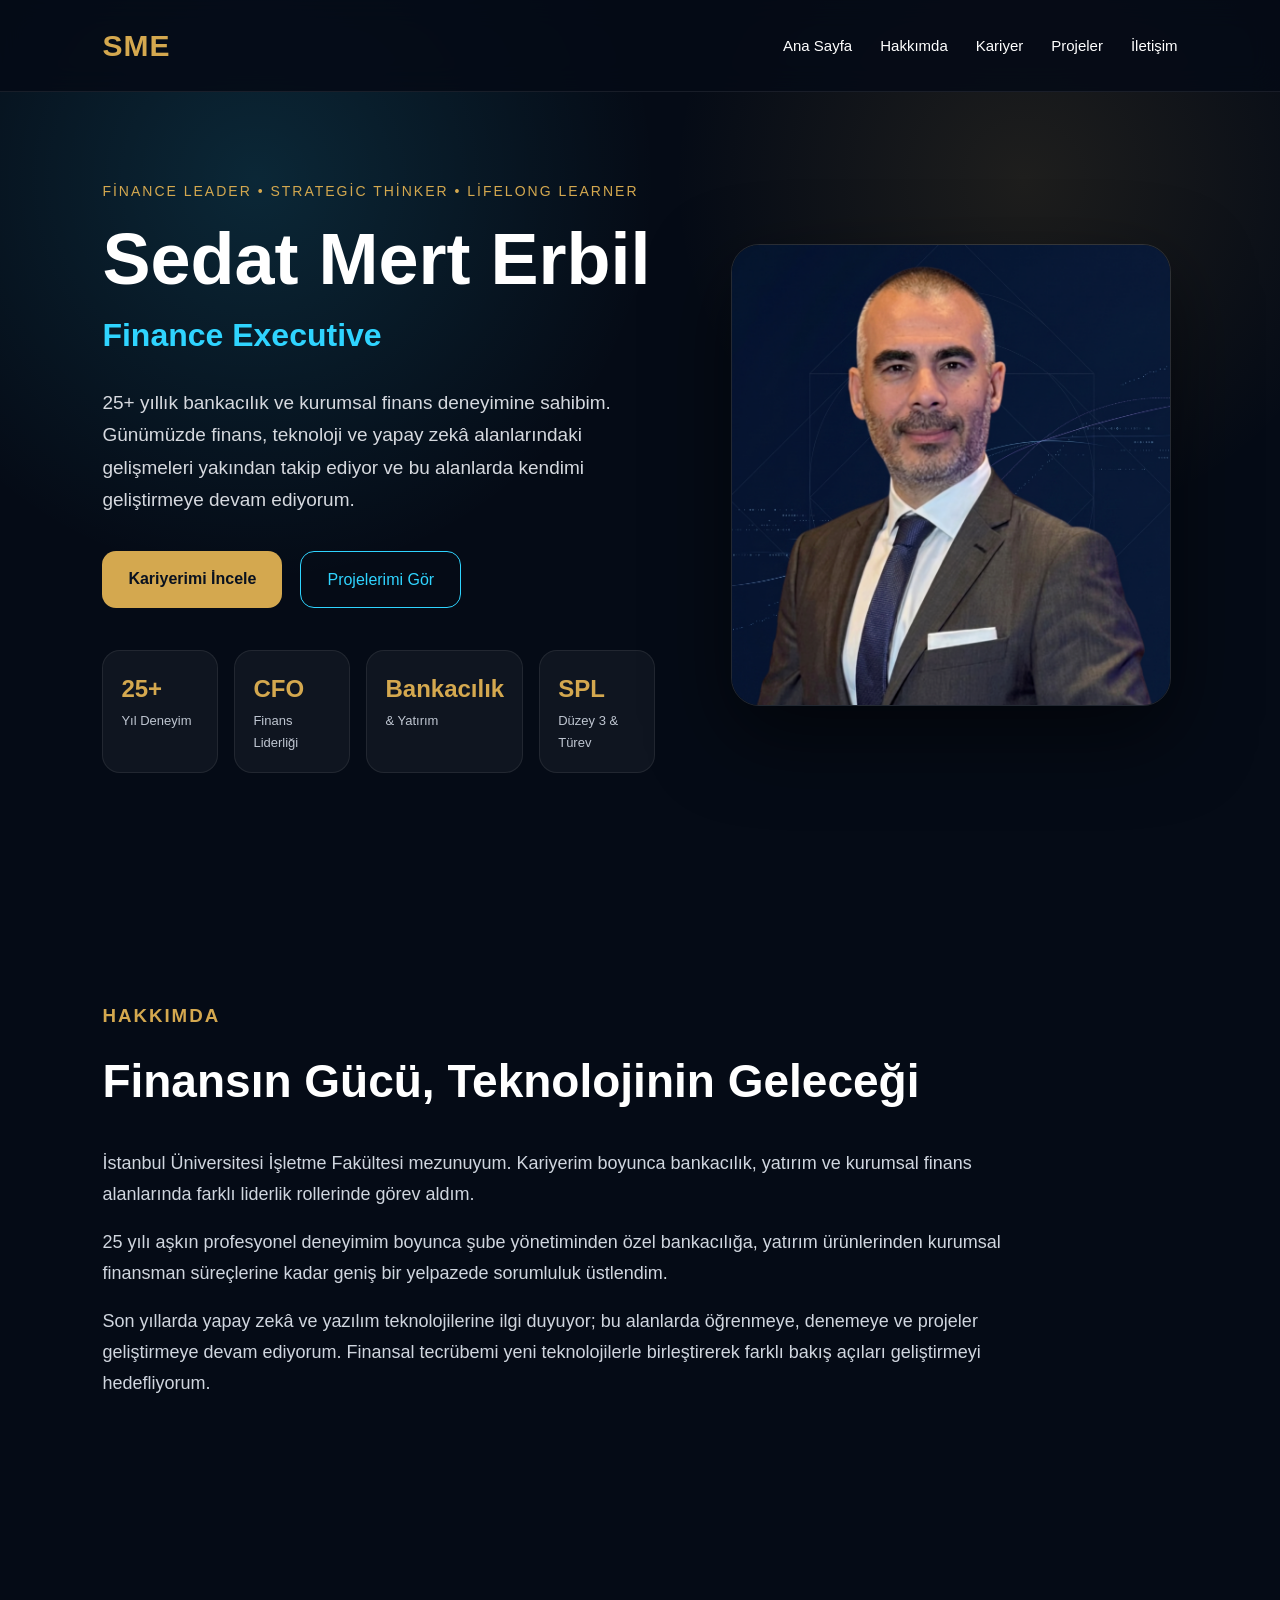
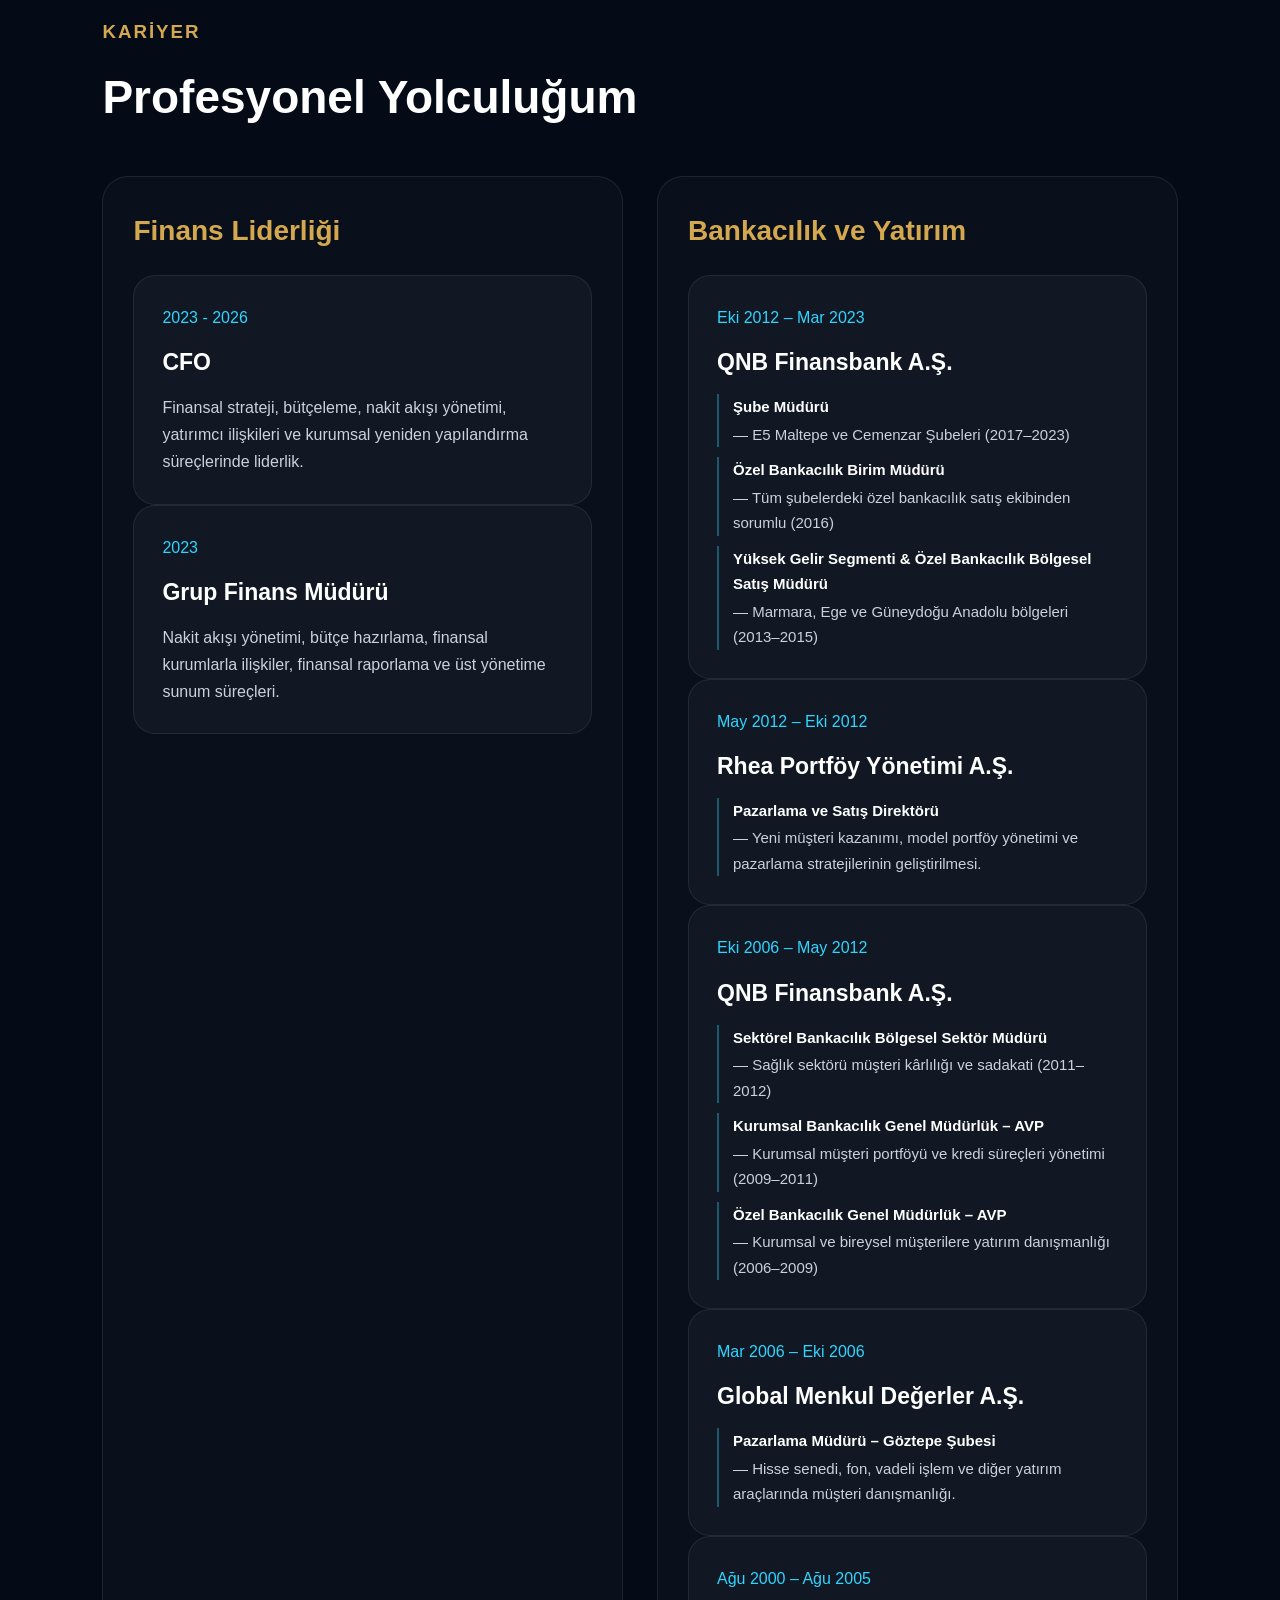
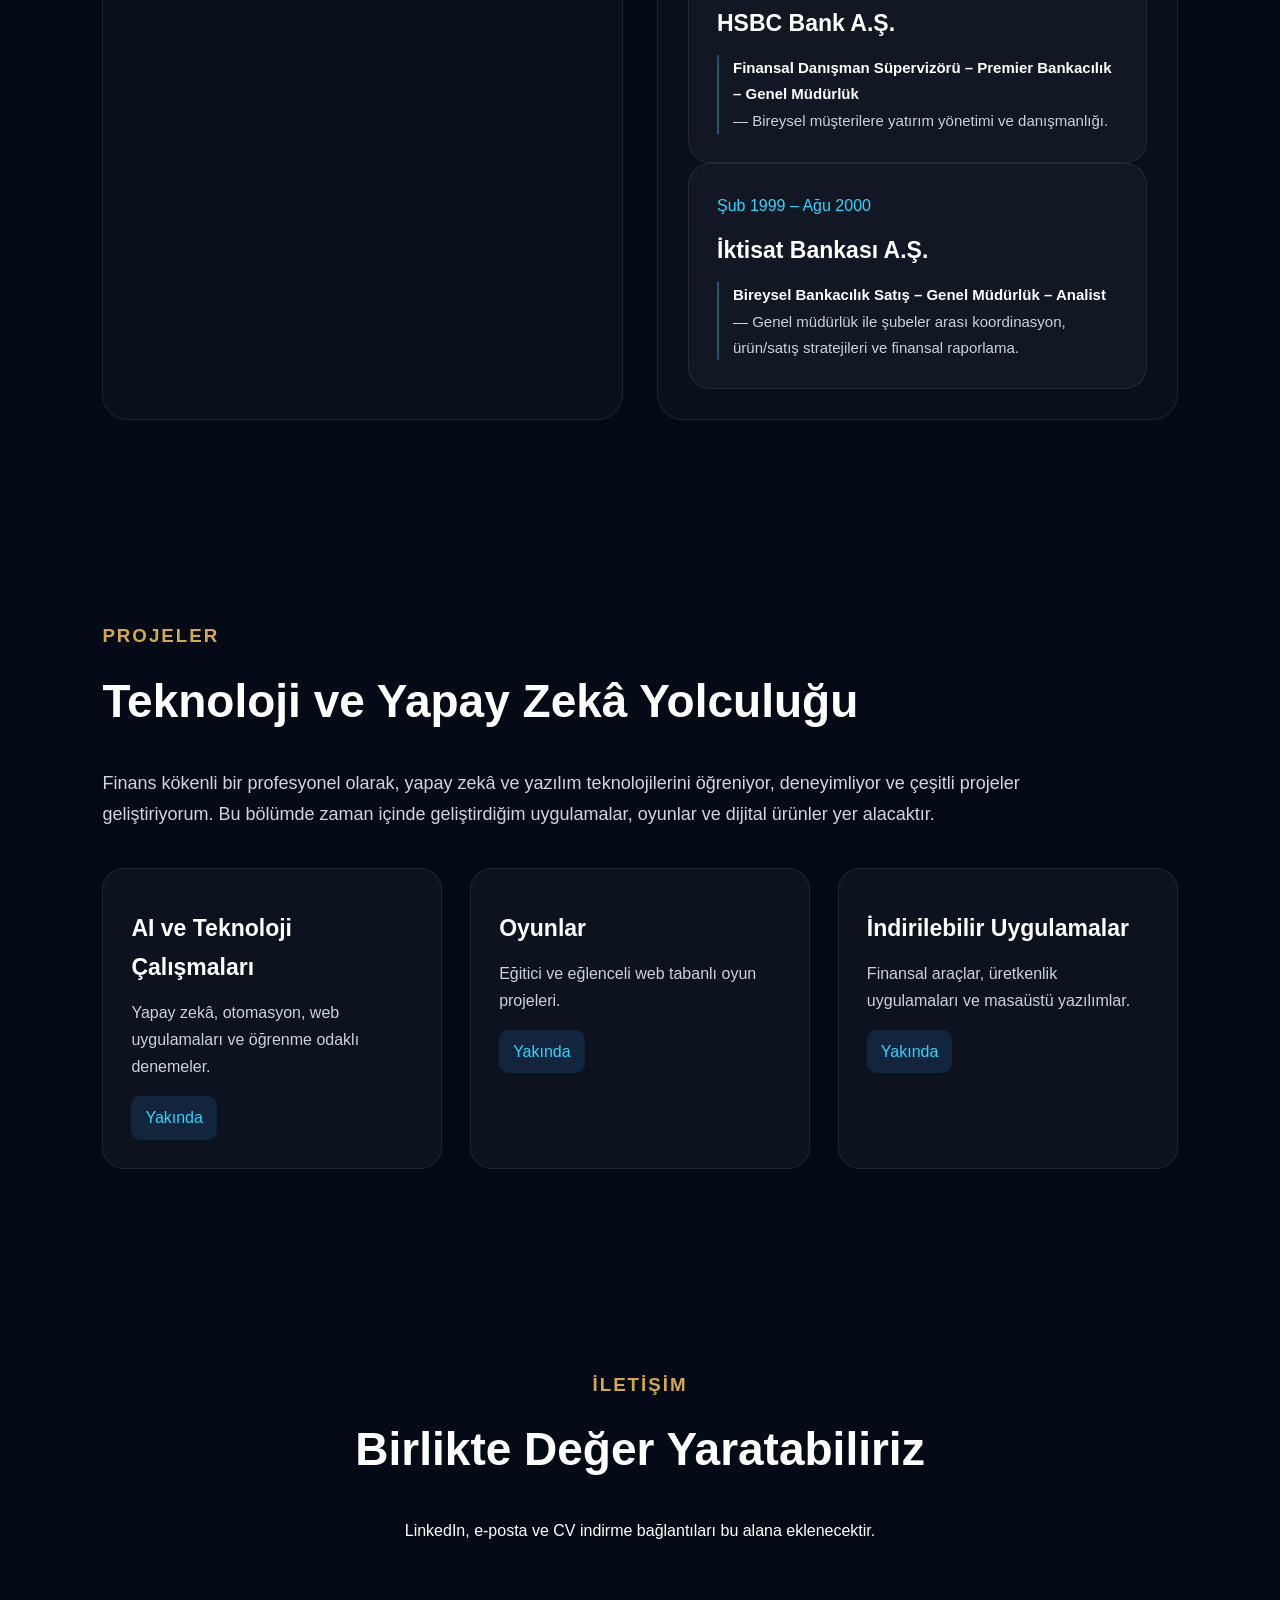
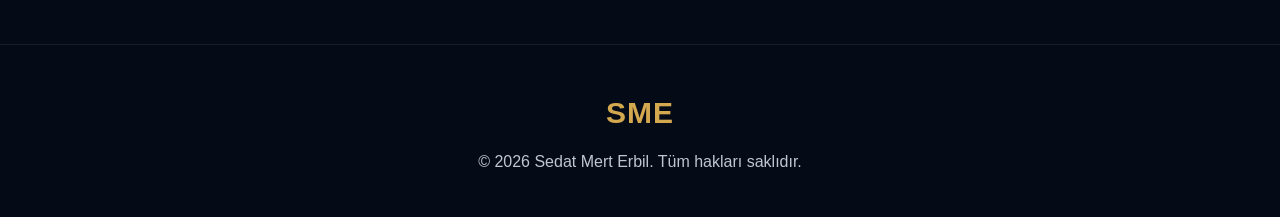
==== index.html @ 5fd73b8b "Kariyer bölümü unvan düzeltmeleri: CFO, Grup Finans Müdürü, Yüksek Gelir Segmenti Co-Authored-By: Cl" ====
<!DOCTYPE html>
<html lang="tr">
<head>
  <meta charset="UTF-8" />
  <meta name="viewport" content="width=device-width, initial-scale=1.0" />
  <title>Sedat Mert Erbil | Finance Executive</title>
  <link rel="stylesheet" href="css/style.css" />
</head>

<body>

<header class="navbar">
  <div class="logo">SME</div>
  <nav>
    <a href="#home">Ana Sayfa</a>
    <a href="#about">Hakkımda</a>
    <a href="#career">Kariyer</a>
    <a href="#projects">Projeler</a>
    <a href="#contact">İletişim</a>
  </nav>
</header>

<section id="home" class="hero">
  <div class="hero-content">
    <span class="tagline">Finance Leader • Strategic Thinker • Lifelong Learner</span>
    <h1>Sedat Mert Erbil</h1>
    <h2>Finance Executive</h2>

    <p>
      25+ yıllık bankacılık ve kurumsal finans deneyimine sahibim.
      Günümüzde finans, teknoloji ve yapay zekâ alanlarındaki gelişmeleri
      yakından takip ediyor ve bu alanlarda kendimi geliştirmeye devam ediyorum.
    </p>

    <div class="buttons">
      <a href="#career" class="btn primary">Kariyerimi İncele</a>
      <a href="#projects" class="btn secondary">Projelerimi Gör</a>
    </div>

    <div class="stats">
      <div><strong>25+</strong><span>Yıl Deneyim</span></div>
      <div><strong>CFO</strong><span>Finans Liderliği</span></div>
      <div><strong>Bankacılık</strong><span>& Yatırım</span></div>
      <div><strong>SPL</strong><span>Düzey 3 & Türev</span></div>
    </div>
  </div>

  <div class="hero-image">
    <img src="images/profile.jpg" alt="Sedat Mert Erbil" class="profile-photo">
  </div>
</section>

<section id="about" class="section about">
  <h3>Hakkımda</h3>
  <h2>Finansın Gücü, Teknolojinin Geleceği</h2>

  <p>
    İstanbul Üniversitesi İşletme Fakültesi mezunuyum. Kariyerim boyunca
    bankacılık, yatırım ve kurumsal finans alanlarında farklı liderlik
    rollerinde görev aldım.
  </p>

  <p>
    25 yılı aşkın profesyonel deneyimim boyunca şube yönetiminden özel
    bankacılığa, yatırım ürünlerinden kurumsal finansman süreçlerine kadar
    geniş bir yelpazede sorumluluk üstlendim.
  </p>

  <p>
    Son yıllarda yapay zekâ ve yazılım teknolojilerine ilgi duyuyor; bu
    alanlarda öğrenmeye, denemeye ve projeler geliştirmeye devam ediyorum.
    Finansal tecrübemi yeni teknolojilerle birleştirerek farklı bakış açıları
    geliştirmeyi hedefliyorum.
  </p>
</section>

<section id="career" class="section">
  <h3>Kariyer</h3>
  <h2>Profesyonel Yolculuğum</h2>

  <div class="career-grid">

    <div class="career-column">
      <h4>Finans Liderliği</h4>

      <div class="card">
        <span>2023 - 2026</span>
        <h4>CFO</h4>
        <p>
          Finansal strateji, bütçeleme, nakit akışı yönetimi, yatırımcı
          ilişkileri ve kurumsal yeniden yapılandırma süreçlerinde liderlik.
        </p>
      </div>

      <div class="card">
        <span>2023</span>
        <h4>Grup Finans Müdürü</h4>
        <p>
          Nakit akışı yönetimi, bütçe hazırlama, finansal kurumlarla ilişkiler,
          finansal raporlama ve üst yönetime sunum süreçleri.
        </p>
      </div>
    </div>

    <div class="career-column">
      <h4>Bankacılık ve Yatırım</h4>

      <div class="card">
        <span>Eki 2012 – Mar 2023</span>
        <h4>QNB Finansbank A.Ş.</h4>
        <ul class="career-list">
          <li><em>Şube Müdürü</em> — E5 Maltepe ve Cemenzar Şubeleri (2017–2023)</li>
          <li><em>Özel Bankacılık Birim Müdürü</em> — Tüm şubelerdeki özel bankacılık satış ekibinden sorumlu (2016)</li>
          <li><em>Yüksek Gelir Segmenti & Özel Bankacılık Bölgesel Satış Müdürü</em> — Marmara, Ege ve Güneydoğu Anadolu bölgeleri (2013–2015)</li>
        </ul>
      </div>

      <div class="card">
        <span>May 2012 – Eki 2012</span>
        <h4>Rhea Portföy Yönetimi A.Ş.</h4>
        <ul class="career-list">
          <li><em>Pazarlama ve Satış Direktörü</em> — Yeni müşteri kazanımı, model portföy yönetimi ve pazarlama stratejilerinin geliştirilmesi.</li>
        </ul>
      </div>

      <div class="card">
        <span>Eki 2006 – May 2012</span>
        <h4>QNB Finansbank A.Ş.</h4>
        <ul class="career-list">
          <li><em>Sektörel Bankacılık Bölgesel Sektör Müdürü</em> — Sağlık sektörü müşteri kârlılığı ve sadakati (2011–2012)</li>
          <li><em>Kurumsal Bankacılık Genel Müdürlük – AVP</em> — Kurumsal müşteri portföyü ve kredi süreçleri yönetimi (2009–2011)</li>
          <li><em>Özel Bankacılık Genel Müdürlük – AVP</em> — Kurumsal ve bireysel müşterilere yatırım danışmanlığı (2006–2009)</li>
        </ul>
      </div>

      <div class="card">
        <span>Mar 2006 – Eki 2006</span>
        <h4>Global Menkul Değerler A.Ş.</h4>
        <ul class="career-list">
          <li><em>Pazarlama Müdürü – Göztepe Şubesi</em> — Hisse senedi, fon, vadeli işlem ve diğer yatırım araçlarında müşteri danışmanlığı.</li>
        </ul>
      </div>

      <div class="card">
        <span>Ağu 2000 – Ağu 2005</span>
        <h4>HSBC Bank A.Ş.</h4>
        <ul class="career-list">
          <li><em>Finansal Danışman Süpervizörü – Premier Bankacılık – Genel Müdürlük</em> — Bireysel müşterilere yatırım yönetimi ve danışmanlığı.</li>
        </ul>
      </div>

      <div class="card">
        <span>Şub 1999 – Ağu 2000</span>
        <h4>İktisat Bankası A.Ş.</h4>
        <ul class="career-list">
          <li><em>Bireysel Bankacılık Satış – Genel Müdürlük – Analist</em> — Genel müdürlük ile şubeler arası koordinasyon, ürün/satış stratejileri ve finansal raporlama.</li>
        </ul>
      </div>
    </div>

  </div>
</section>

<section id="projects" class="section">
  <h3>Projeler</h3>
  <h2>Teknoloji ve Yapay Zekâ Yolculuğu</h2>

  <p class="section-intro">
    Finans kökenli bir profesyonel olarak, yapay zekâ ve yazılım teknolojilerini
    öğreniyor, deneyimliyor ve çeşitli projeler geliştiriyorum. Bu bölümde zaman
    içinde geliştirdiğim uygulamalar, oyunlar ve dijital ürünler yer alacaktır.
  </p>

  <div class="cards">
    <div class="card">
      <h4>AI ve Teknoloji Çalışmaları</h4>
      <p>Yapay zekâ, otomasyon, web uygulamaları ve öğrenme odaklı denemeler.</p>
      <span class="soon">Yakında</span>
    </div>

    <div class="card">
      <h4>Oyunlar</h4>
      <p>Eğitici ve eğlenceli web tabanlı oyun projeleri.</p>
      <span class="soon">Yakında</span>
    </div>

    <div class="card">
      <h4>İndirilebilir Uygulamalar</h4>
      <p>Finansal araçlar, üretkenlik uygulamaları ve masaüstü yazılımlar.</p>
      <span class="soon">Yakında</span>
    </div>
  </div>
</section>

<section id="contact" class="section contact">
  <h3>İletişim</h3>
  <h2>Birlikte Değer Yaratabiliriz</h2>

  <p>
    LinkedIn, e-posta ve CV indirme bağlantıları bu alana eklenecektir.
  </p>
</section>

<footer>
  <div class="logo">SME</div>
  <p>© 2026 Sedat Mert Erbil. Tüm hakları saklıdır.</p>
</footer>

</body>
</html>
---- css/style.css ----
*{
    margin:0;
    padding:0;
    box-sizing:border-box;
}

html{
    scroll-behavior:smooth;
}

body{
    font-family:-apple-system,BlinkMacSystemFont,"Segoe UI",sans-serif;
    background:#050b16;
    color:#ffffff;
    line-height:1.7;
}

.navbar{
    position:fixed;
    top:0;
    width:100%;
    z-index:1000;
    display:flex;
    justify-content:space-between;
    align-items:center;
    padding:20px 8%;
    background:rgba(5,11,22,.88);
    backdrop-filter:blur(14px);
    border-bottom:1px solid rgba(255,255,255,.08);
}

.logo{
    color:#d4a84f;
    font-size:30px;
    font-weight:800;
    letter-spacing:1px;
}

.navbar nav{
    display:flex;
    gap:28px;
}

.navbar a{
    color:#ffffff;
    text-decoration:none;
    font-size:15px;
}

.navbar a:hover{
    color:#2fd4ff;
}

.hero{
    min-height:100vh;
    display:grid;
    grid-template-columns:1.1fr .9fr;
    align-items:center;
    gap:70px;
    padding:130px 8% 80px;
    background:
        radial-gradient(circle at 20% 20%, rgba(47,212,255,.14), transparent 32%),
        radial-gradient(circle at 80% 20%, rgba(212,168,79,.12), transparent 28%),
        #050b16;
}

.tagline{
    color:#d4a84f;
    letter-spacing:2px;
    text-transform:uppercase;
    font-size:14px;
}

.hero h1{
    font-size:72px;
    line-height:1.05;
    margin:18px 0 10px;
}

.hero h2{
    font-size:32px;
    color:#2fd4ff;
    margin-bottom:25px;
}

.hero p{
    max-width:680px;
    font-size:19px;
    color:#d6d9df;
}

.buttons{
    margin-top:35px;
    display:flex;
    gap:18px;
    flex-wrap:wrap;
}

.btn{
    padding:14px 26px;
    border-radius:14px;
    text-decoration:none;
    transition:.3s;
}

.primary{
    background:#d4a84f;
    color:#09111f;
    font-weight:700;
}

.secondary{
    border:1px solid #2fd4ff;
    color:#2fd4ff;
}

.btn:hover{
    transform:translateY(-3px);
}

.stats{
    margin-top:42px;
    display:grid;
    grid-template-columns:repeat(4,1fr);
    gap:16px;
}

.stats div{
    background:rgba(255,255,255,.045);
    border:1px solid rgba(255,255,255,.08);
    border-radius:18px;
    padding:18px;
}

.stats strong{
    display:block;
    color:#d4a84f;
    font-size:24px;
}

.stats span{
    display:block;
    color:#bfc6d1;
    font-size:13px;
}

.hero-image{
    display:flex;
    justify-content:center;
}

.profile-photo{
    width:100%;
    max-width:440px;
    border-radius:28px;
    box-shadow:0 30px 80px rgba(0,0,0,.55);
    border:1px solid rgba(255,255,255,.12);
}

.section{
    padding:100px 8%;
}

.section h3{
    color:#d4a84f;
    text-transform:uppercase;
    letter-spacing:2px;
    margin-bottom:10px;
}

.section h2{
    font-size:46px;
    margin-bottom:28px;
}

.about p,
.section-intro{
    max-width:950px;
    margin-bottom:18px;
    color:#d0d6df;
    font-size:18px;
}

.cards{
    display:grid;
    grid-template-columns:repeat(auto-fit,minmax(280px,1fr));
    gap:28px;
    margin-top:38px;
}

.card{
    background:rgba(255,255,255,.035);
    border:1px solid rgba(255,255,255,.08);
    padding:28px;
    border-radius:22px;
    transition:.3s;
}

.card:hover{
    transform:translateY(-7px);
    border-color:#2fd4ff;
    background:rgba(255,255,255,.055);
}

.card h4{
    font-size:23px;
    margin:12px 0;
}

.card p{
    color:#cbd2dc;
}

.card span{
    color:#2fd4ff;
}

.career-grid{
    display:grid;
    grid-template-columns:repeat(2,1fr);
    gap:34px;
    margin-top:40px;
}

.career-column{
    background:rgba(255,255,255,.025);
    border:1px solid rgba(255,255,255,.08);
    border-radius:26px;
    padding:30px;
}

.career-column > h4{
    color:#d4a84f;
    font-size:28px;
    margin-bottom:20px;
}

.career-list{
    list-style:none;
    margin-top:10px;
    display:flex;
    flex-direction:column;
    gap:10px;
}

.career-list li{
    color:#cbd2dc;
    font-size:15px;
    padding-left:14px;
    border-left:2px solid rgba(47,212,255,.35);
}

.career-list em{
    color:#ffffff;
    font-style:normal;
    font-weight:600;
    display:block;
    margin-bottom:2px;
}

.soon{
    display:inline-block;
    margin-top:16px;
    background:#12253d;
    padding:8px 14px;
    border-radius:10px;
}

.contact{
    text-align:center;
}

footer{
    border-top:1px solid rgba(255,255,255,.08);
    text-align:center;
    padding:42px;
    color:#bfc6d1;
}

footer .logo{
    margin-bottom:10px;
}

@media(max-width:1000px){
    .hero{
        grid-template-columns:1fr;
        text-align:center;
    }

    .hero-content{
        order:2;
    }

    .hero-image{
        order:1;
    }

    .stats{
        grid-template-columns:repeat(2,1fr);
    }

    .career-grid{
        grid-template-columns:1fr;
    }

    .buttons{
        justify-content:center;
    }
}

@media(max-width:700px){
    .navbar{
        position:relative;
        flex-direction:column;
        gap:14px;
    }

    .navbar nav{
        flex-wrap:wrap;
        justify-content:center;
        gap:16px;
    }

    .hero{
        padding:60px 7%;
    }

    .hero h1{
        font-size:46px;
    }

    .hero h2{
        font-size:26px;
    }

    .stats{
        grid-template-columns:1fr;
    }

    .section h2{
        font-size:34px;
    }
}
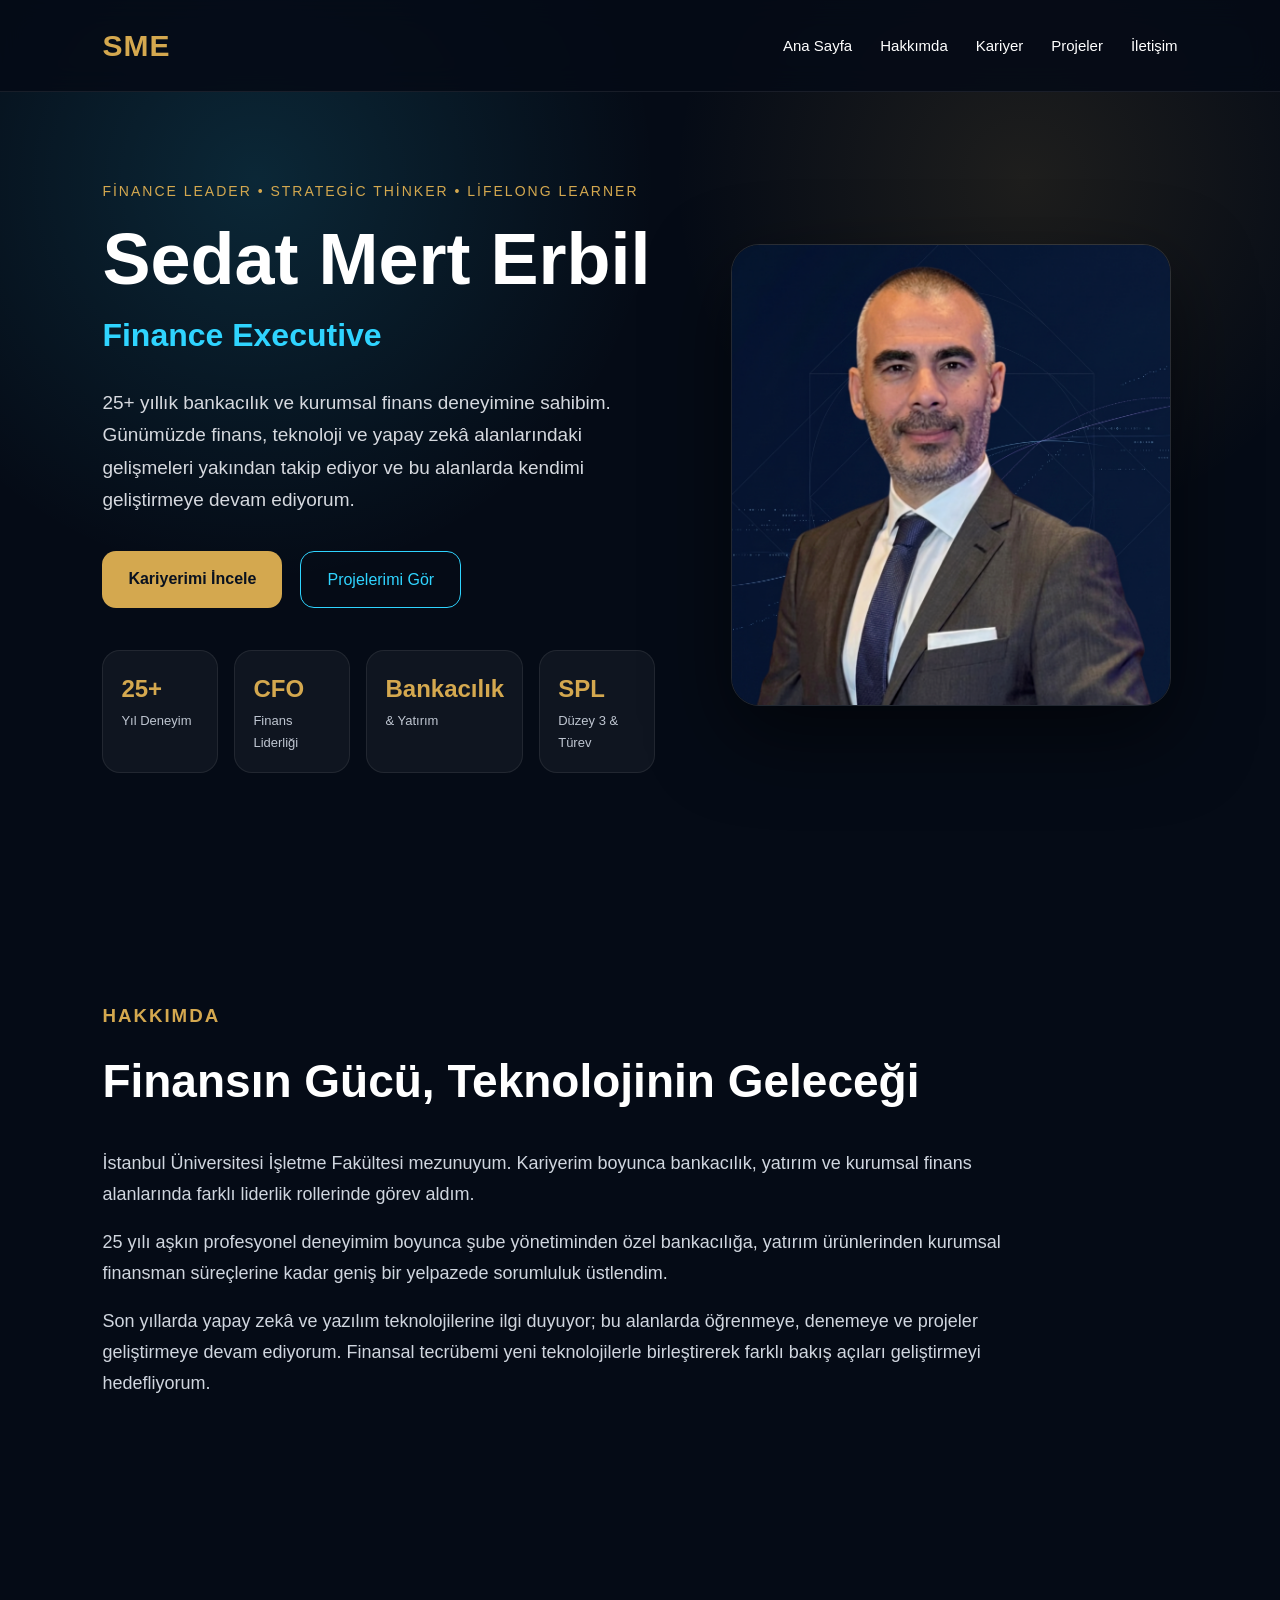
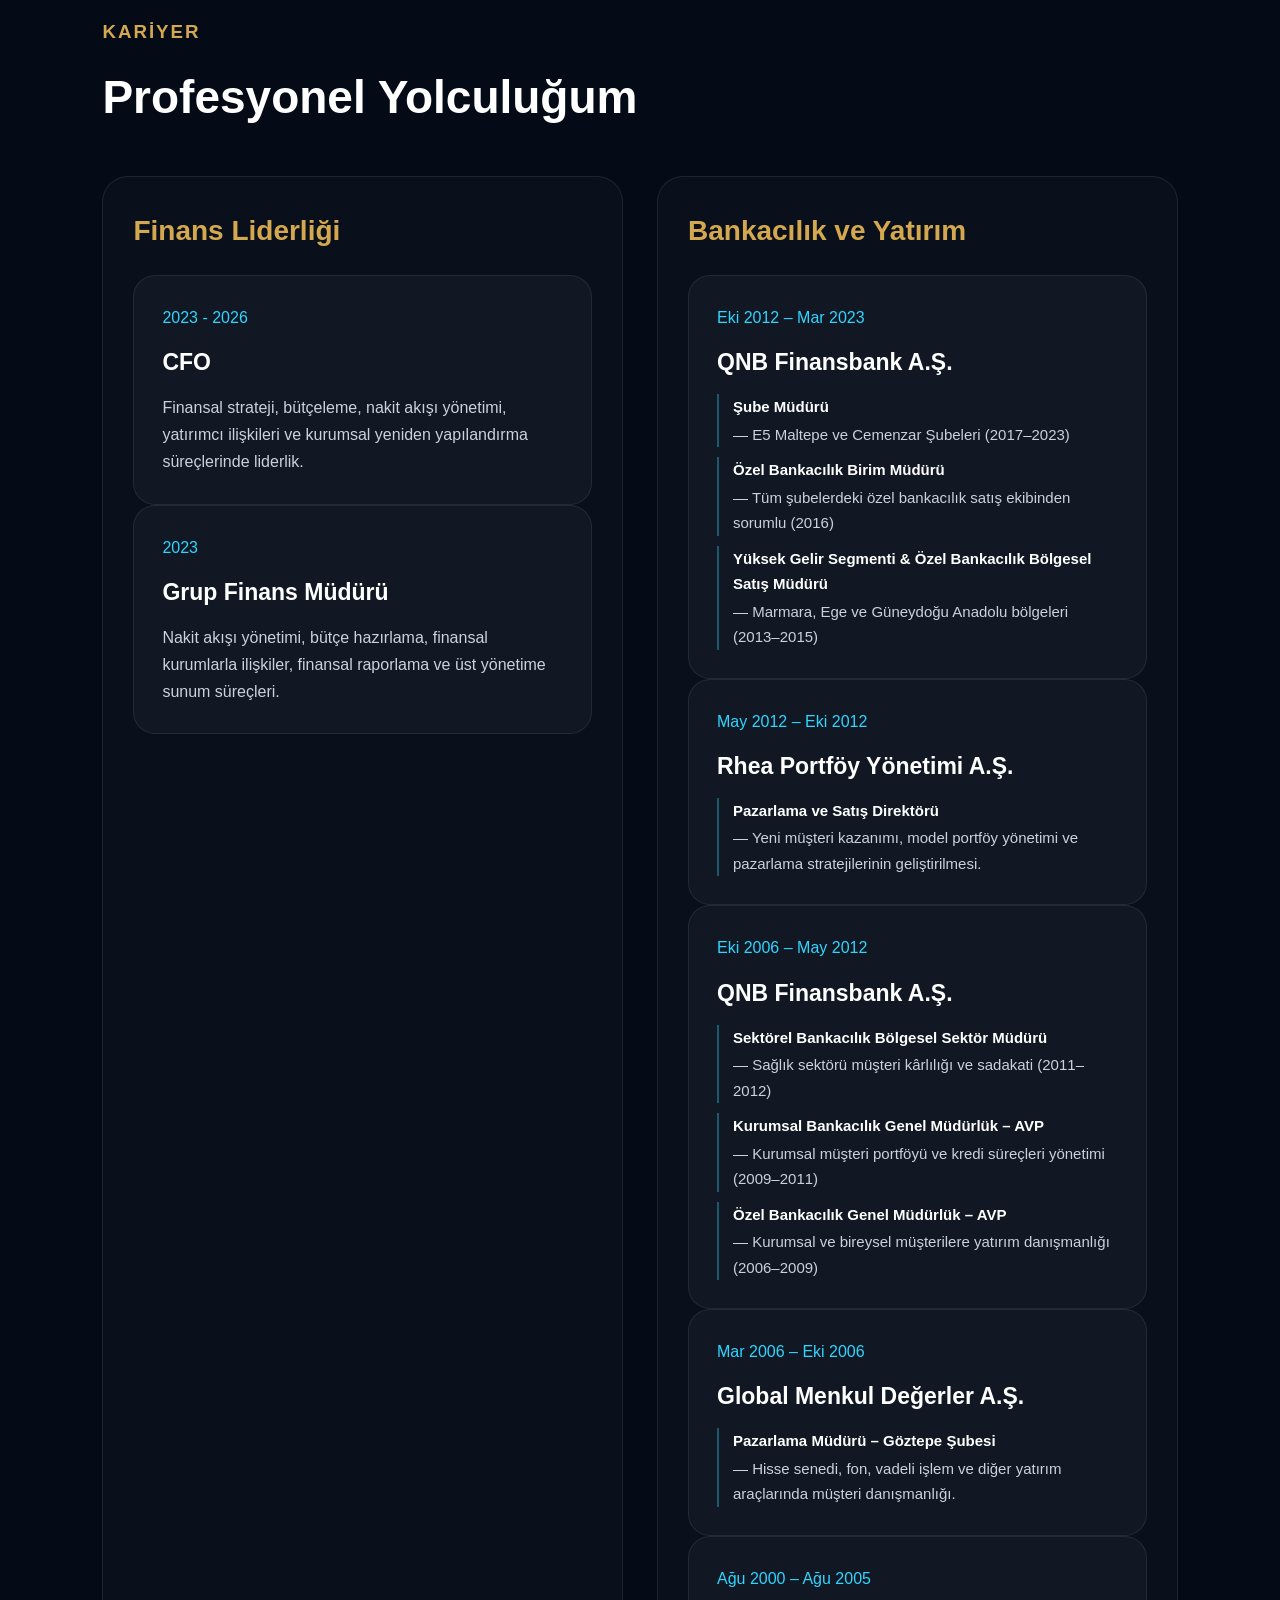
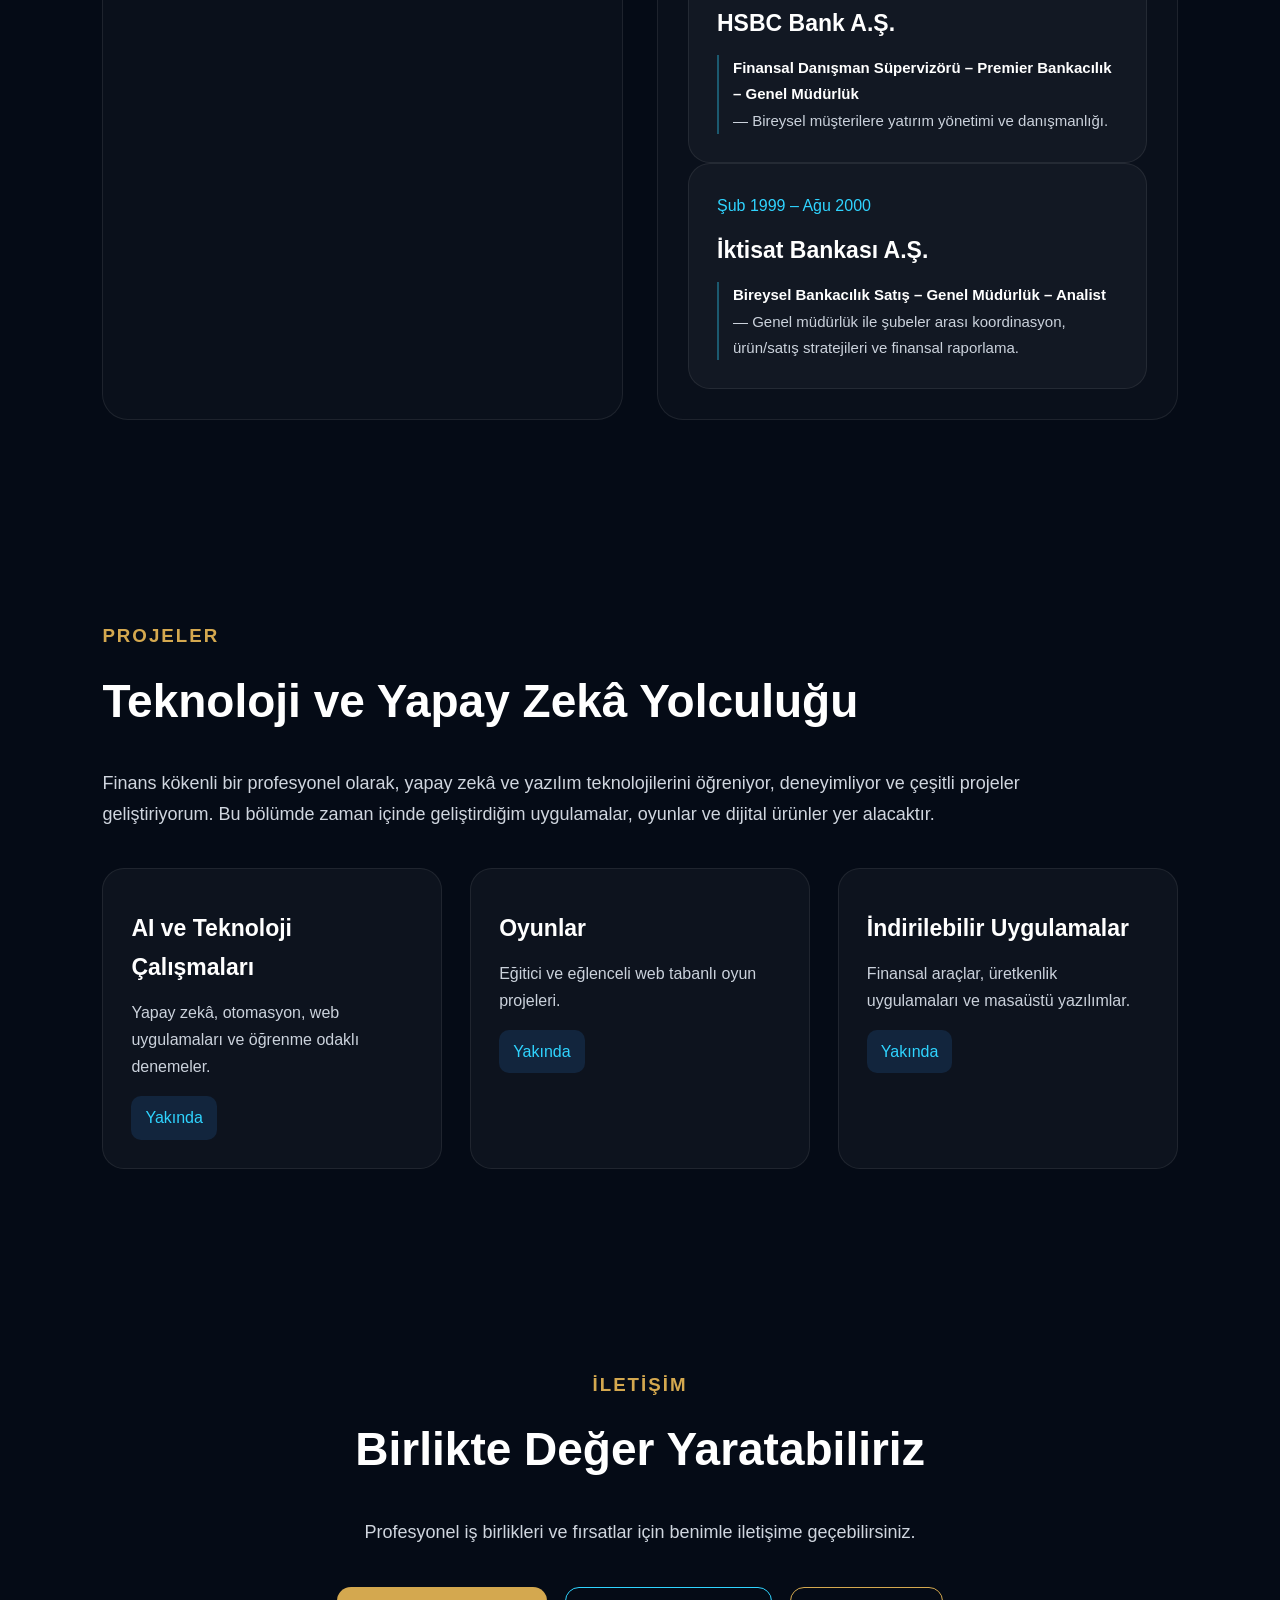
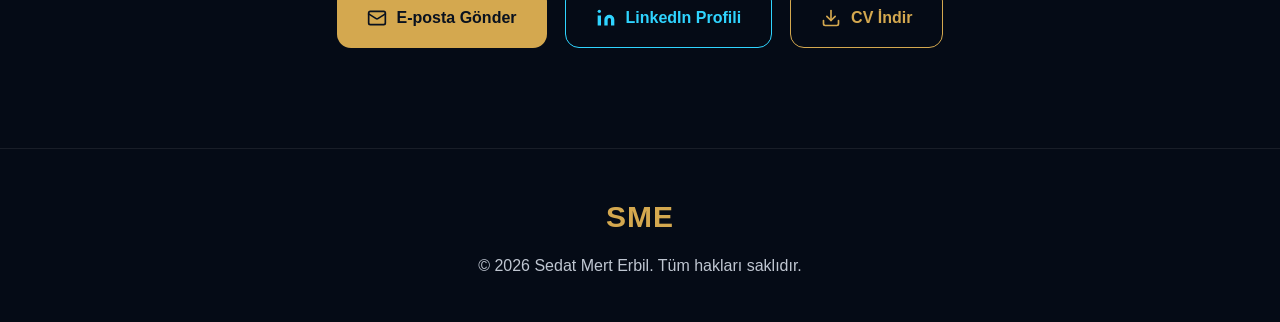
==== commit 358b6e6c: "İletişim bölümü eklendi: e-posta, LinkedIn ve CV indirme butonu Co-Authored-By: Claude Sonnet 4.6 <n" ====
--- a/index.html
+++ b/index.html
@@ -196,9 +196,22 @@
   <h3>İletişim</h3>
   <h2>Birlikte Değer Yaratabiliriz</h2>
 
-  <p>
-    LinkedIn, e-posta ve CV indirme bağlantıları bu alana eklenecektir.
-  </p>
+  <p class="contact-desc">Profesyonel iş birlikleri ve fırsatlar için benimle iletişime geçebilirsiniz.</p>
+
+  <div class="contact-buttons">
+    <a href="mailto:merterbil@yahoo.com" class="btn primary contact-btn">
+      <svg xmlns="http://www.w3.org/2000/svg" width="20" height="20" viewBox="0 0 24 24" fill="none" stroke="currentColor" stroke-width="2" stroke-linecap="round" stroke-linejoin="round"><rect width="20" height="16" x="2" y="4" rx="2"/><path d="m22 7-8.97 5.7a1.94 1.94 0 0 1-2.06 0L2 7"/></svg>
+      E-posta Gönder
+    </a>
+    <a href="https://www.linkedin.com/in/sedat-mert-erbil-89542358/" target="_blank" rel="noopener" class="btn secondary contact-btn">
+      <svg xmlns="http://www.w3.org/2000/svg" width="20" height="20" viewBox="0 0 24 24" fill="currentColor"><path d="M16 8a6 6 0 0 1 6 6v7h-4v-7a2 2 0 0 0-2-2 2 2 0 0 0-2 2v7h-4v-7a6 6 0 0 1 6-6z"/><rect width="4" height="12" x="2" y="9"/><circle cx="4" cy="4" r="2"/></svg>
+      LinkedIn Profili
+    </a>
+    <a href="files/sedat-mert-erbil-cv.pdf" download class="btn cv-btn contact-btn">
+      <svg xmlns="http://www.w3.org/2000/svg" width="20" height="20" viewBox="0 0 24 24" fill="none" stroke="currentColor" stroke-width="2" stroke-linecap="round" stroke-linejoin="round"><path d="M21 15v4a2 2 0 0 1-2 2H5a2 2 0 0 1-2-2v-4"/><polyline points="7 10 12 15 17 10"/><line x1="12" x2="12" y1="15" y2="3"/></svg>
+      CV İndir
+    </a>
+  </div>
 </section>
 
 <footer>
--- a/css/style.css
+++ b/css/style.css
@@ -270,6 +270,41 @@
     text-align:center;
 }
 
+.contact-desc{
+    color:#d0d6df;
+    font-size:18px;
+    margin-bottom:40px;
+}
+
+.contact-buttons{
+    display:flex;
+    justify-content:center;
+    flex-wrap:wrap;
+    gap:18px;
+}
+
+.contact-btn{
+    display:inline-flex;
+    align-items:center;
+    gap:10px;
+    font-size:16px;
+    font-weight:600;
+    padding:16px 30px;
+}
+
+.cv-btn{
+    border:1px solid #d4a84f;
+    color:#d4a84f;
+    border-radius:14px;
+    text-decoration:none;
+    transition:.3s;
+}
+
+.cv-btn:hover{
+    background:rgba(212,168,79,.12);
+    transform:translateY(-3px);
+}
+
 footer{
     border-top:1px solid rgba(255,255,255,.08);
     text-align:center;
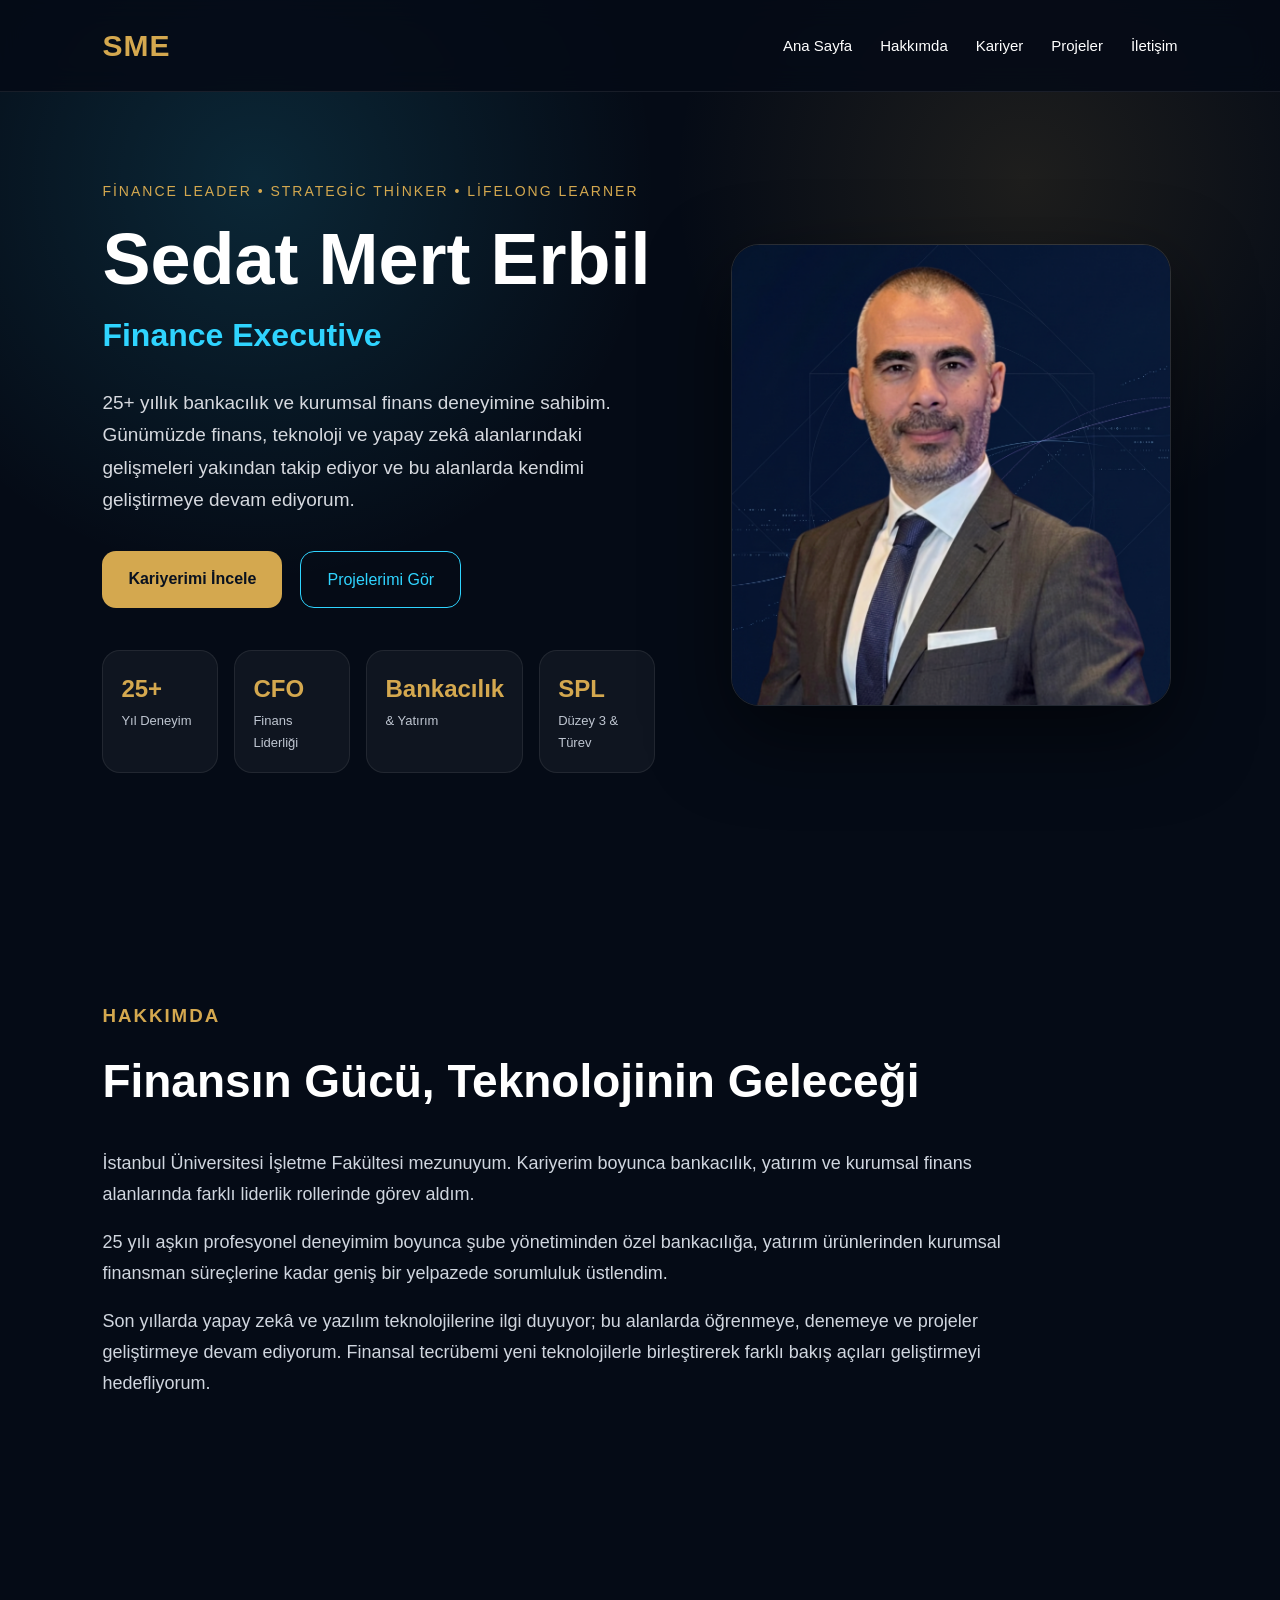
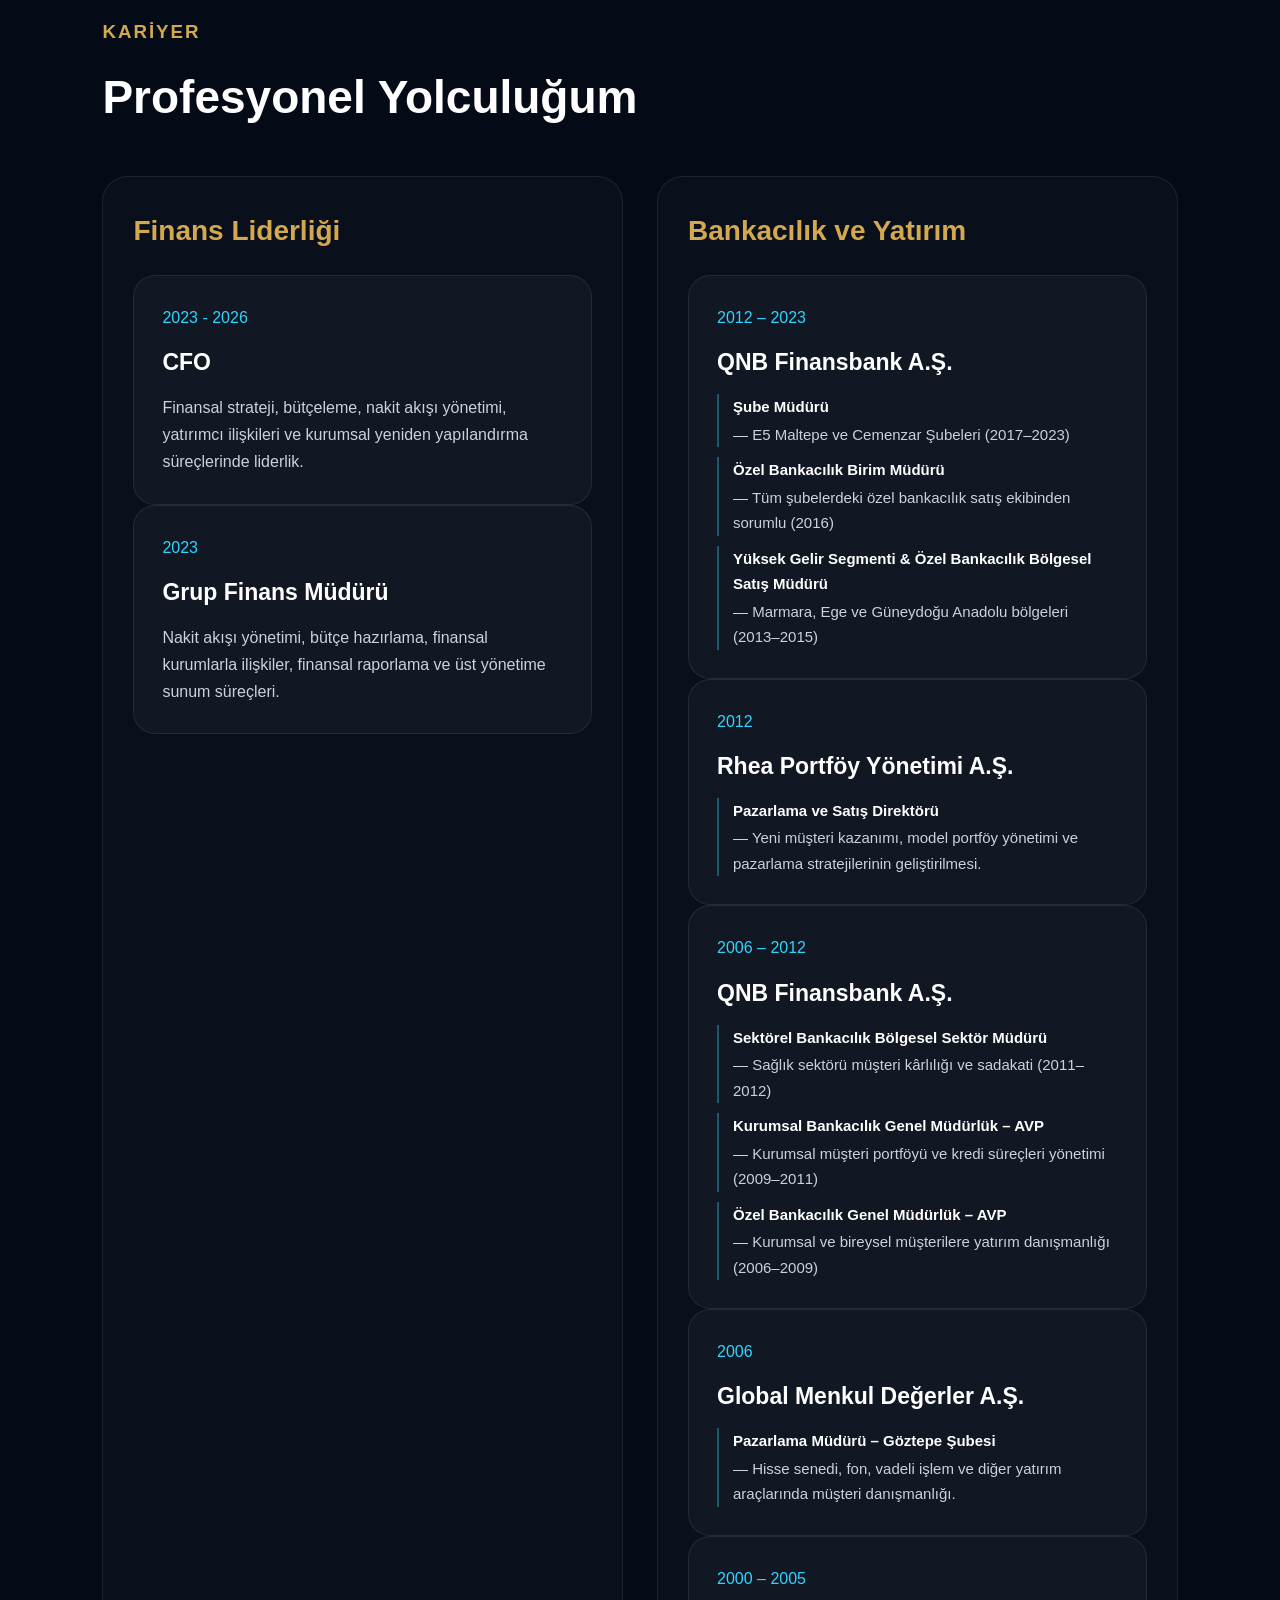
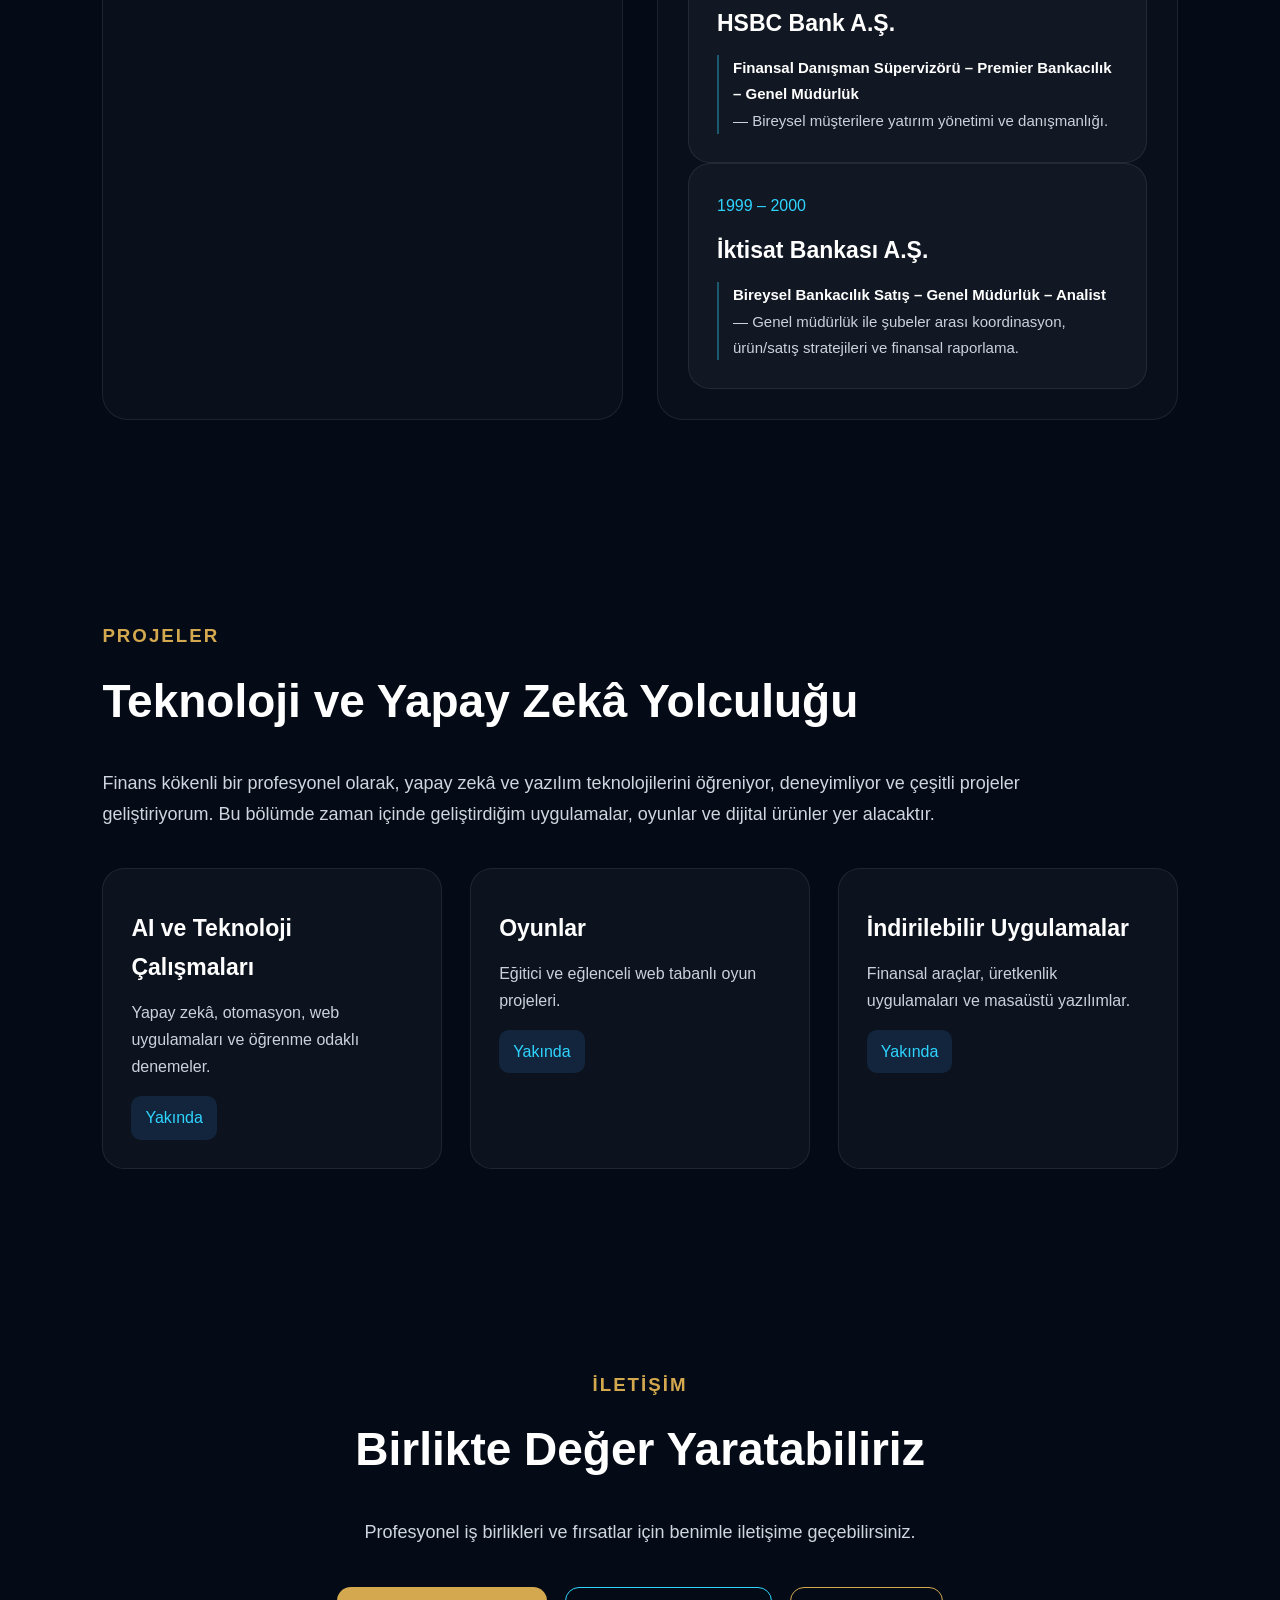
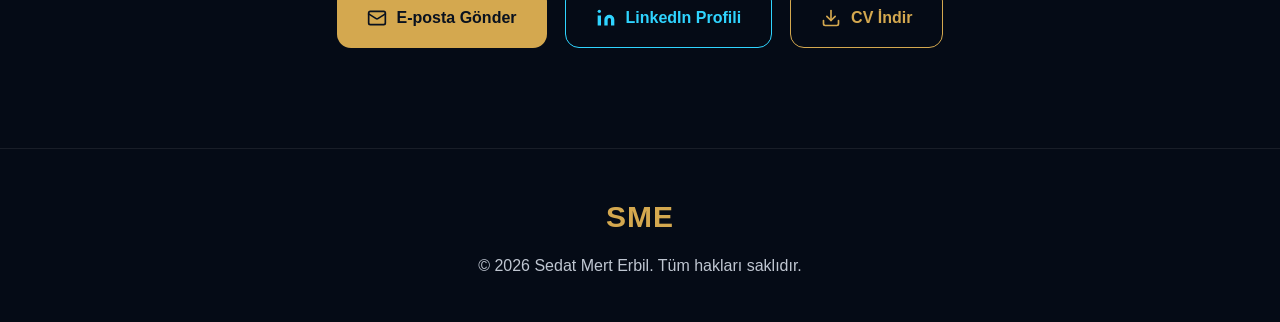
==== commit db6a2f06: "Kariyer tarihlerinde sadece yıllar gösterilecek şekilde güncellendi Co-Authored-By: Claude Sonnet 4." ====
--- a/index.html
+++ b/index.html
@@ -106,7 +106,7 @@
       <h4>Bankacılık ve Yatırım</h4>
 
       <div class="card">
-        <span>Eki 2012 – Mar 2023</span>
+        <span>2012 – 2023</span>
         <h4>QNB Finansbank A.Ş.</h4>
         <ul class="career-list">
           <li><em>Şube Müdürü</em> — E5 Maltepe ve Cemenzar Şubeleri (2017–2023)</li>
@@ -116,7 +116,7 @@
       </div>
 
       <div class="card">
-        <span>May 2012 – Eki 2012</span>
+        <span>2012</span>
         <h4>Rhea Portföy Yönetimi A.Ş.</h4>
         <ul class="career-list">
           <li><em>Pazarlama ve Satış Direktörü</em> — Yeni müşteri kazanımı, model portföy yönetimi ve pazarlama stratejilerinin geliştirilmesi.</li>
@@ -124,7 +124,7 @@
       </div>
 
       <div class="card">
-        <span>Eki 2006 – May 2012</span>
+        <span>2006 – 2012</span>
         <h4>QNB Finansbank A.Ş.</h4>
         <ul class="career-list">
           <li><em>Sektörel Bankacılık Bölgesel Sektör Müdürü</em> — Sağlık sektörü müşteri kârlılığı ve sadakati (2011–2012)</li>
@@ -134,7 +134,7 @@
       </div>
 
       <div class="card">
-        <span>Mar 2006 – Eki 2006</span>
+        <span>2006</span>
         <h4>Global Menkul Değerler A.Ş.</h4>
         <ul class="career-list">
           <li><em>Pazarlama Müdürü – Göztepe Şubesi</em> — Hisse senedi, fon, vadeli işlem ve diğer yatırım araçlarında müşteri danışmanlığı.</li>
@@ -142,7 +142,7 @@
       </div>
 
       <div class="card">
-        <span>Ağu 2000 – Ağu 2005</span>
+        <span>2000 – 2005</span>
         <h4>HSBC Bank A.Ş.</h4>
         <ul class="career-list">
           <li><em>Finansal Danışman Süpervizörü – Premier Bankacılık – Genel Müdürlük</em> — Bireysel müşterilere yatırım yönetimi ve danışmanlığı.</li>
@@ -150,7 +150,7 @@
       </div>
 
       <div class="card">
-        <span>Şub 1999 – Ağu 2000</span>
+        <span>1999 – 2000</span>
         <h4>İktisat Bankası A.Ş.</h4>
         <ul class="career-list">
           <li><em>Bireysel Bankacılık Satış – Genel Müdürlük – Analist</em> — Genel müdürlük ile şubeler arası koordinasyon, ürün/satış stratejileri ve finansal raporlama.</li>
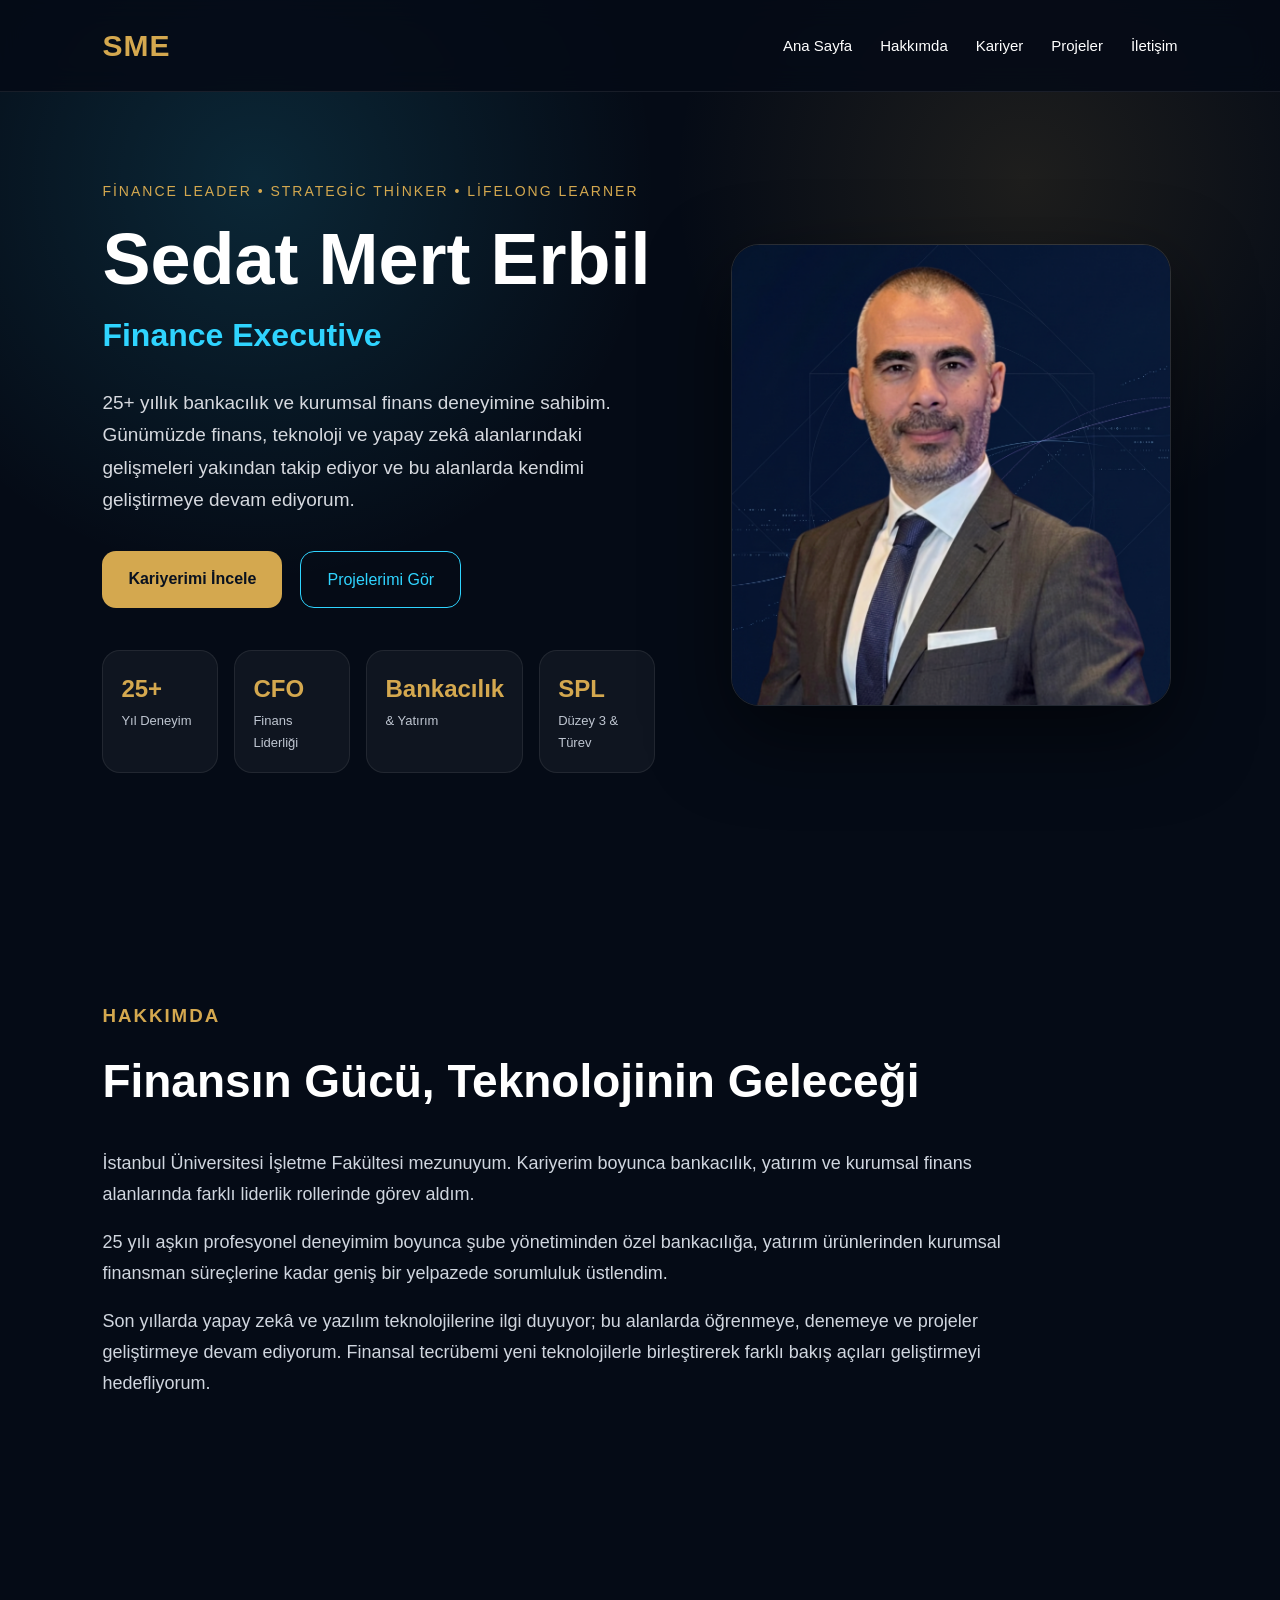
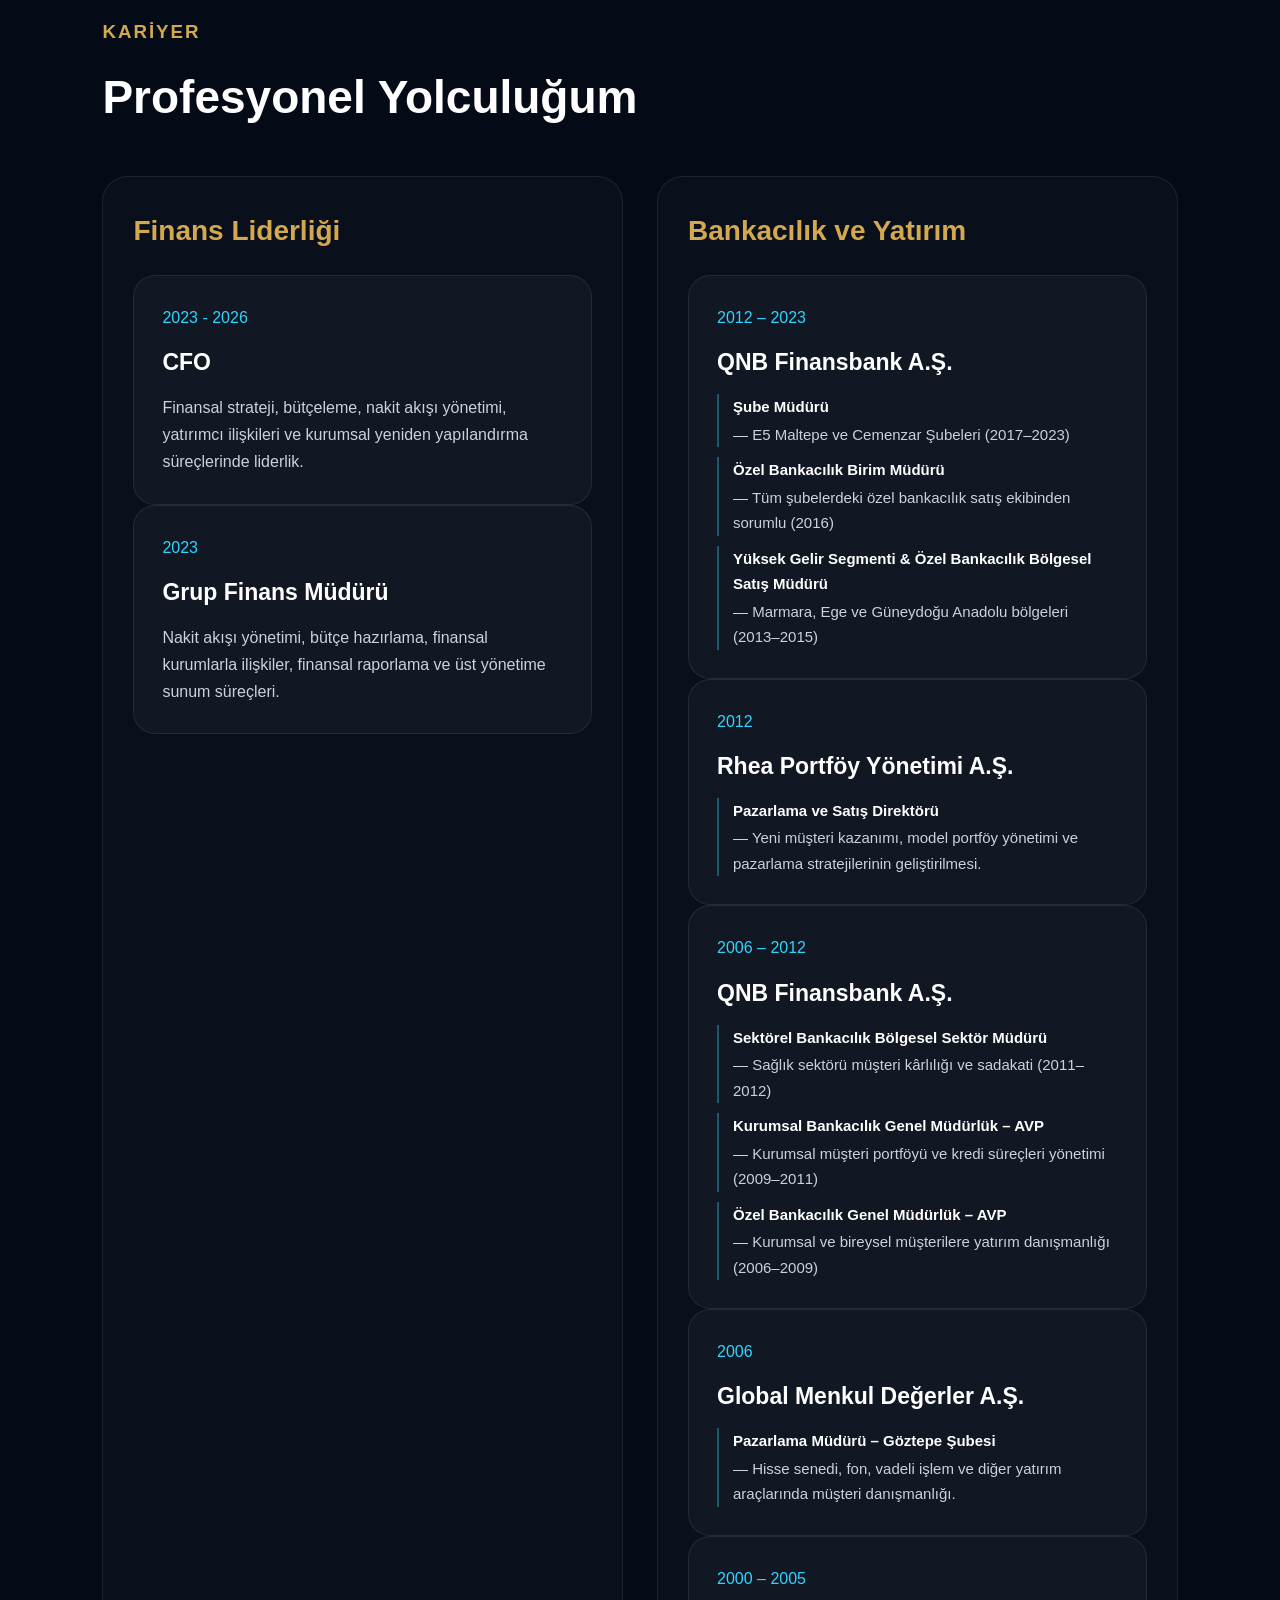
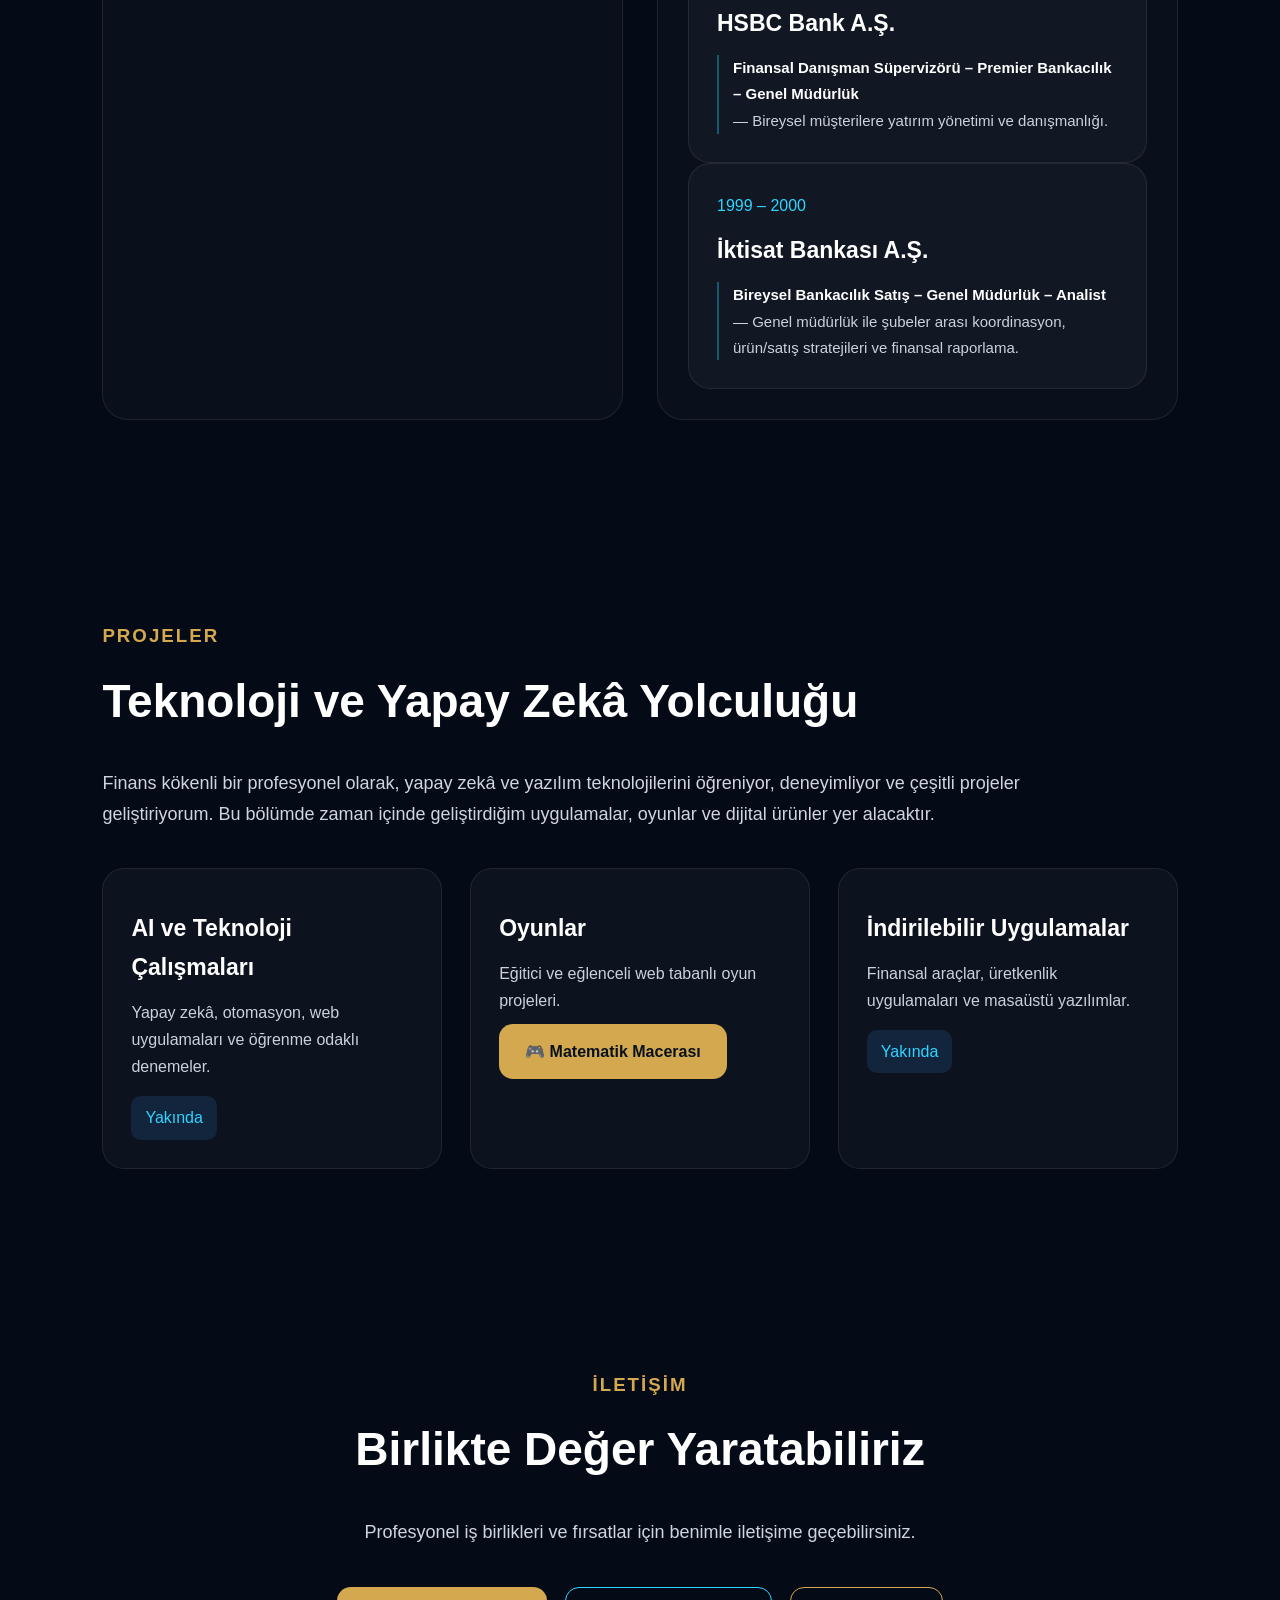
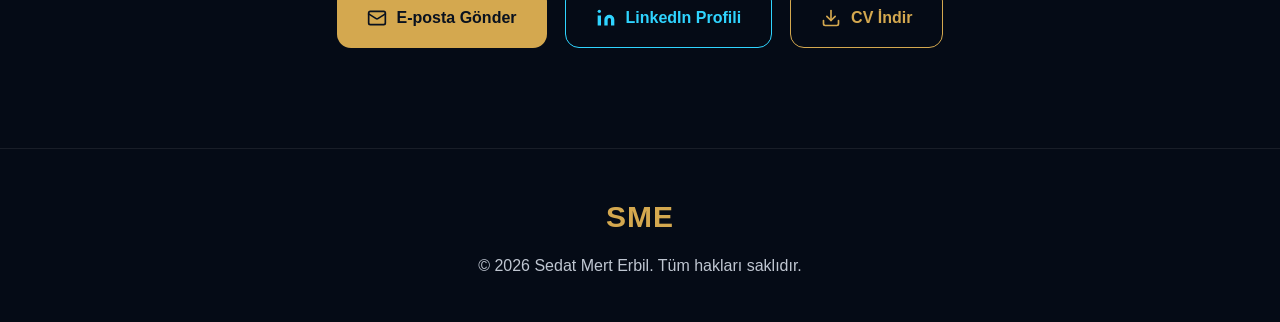
==== commit ce3dcb92: "Matematik Macerası oyununu ekle - Phaser 3 ile Mario tarzı eğitici platform oyunu (8-12 yaş) - Topla" ====
--- a/index.html
+++ b/index.html
@@ -181,7 +181,9 @@
     <div class="card">
       <h4>Oyunlar</h4>
       <p>Eğitici ve eğlenceli web tabanlı oyun projeleri.</p>
-      <span class="soon">Yakında</span>
+      <a href="/game/" class="btn primary" style="display:inline-block;margin-top:10px;">
+        🎮 Matematik Macerası
+      </a>
     </div>
 
     <div class="card">
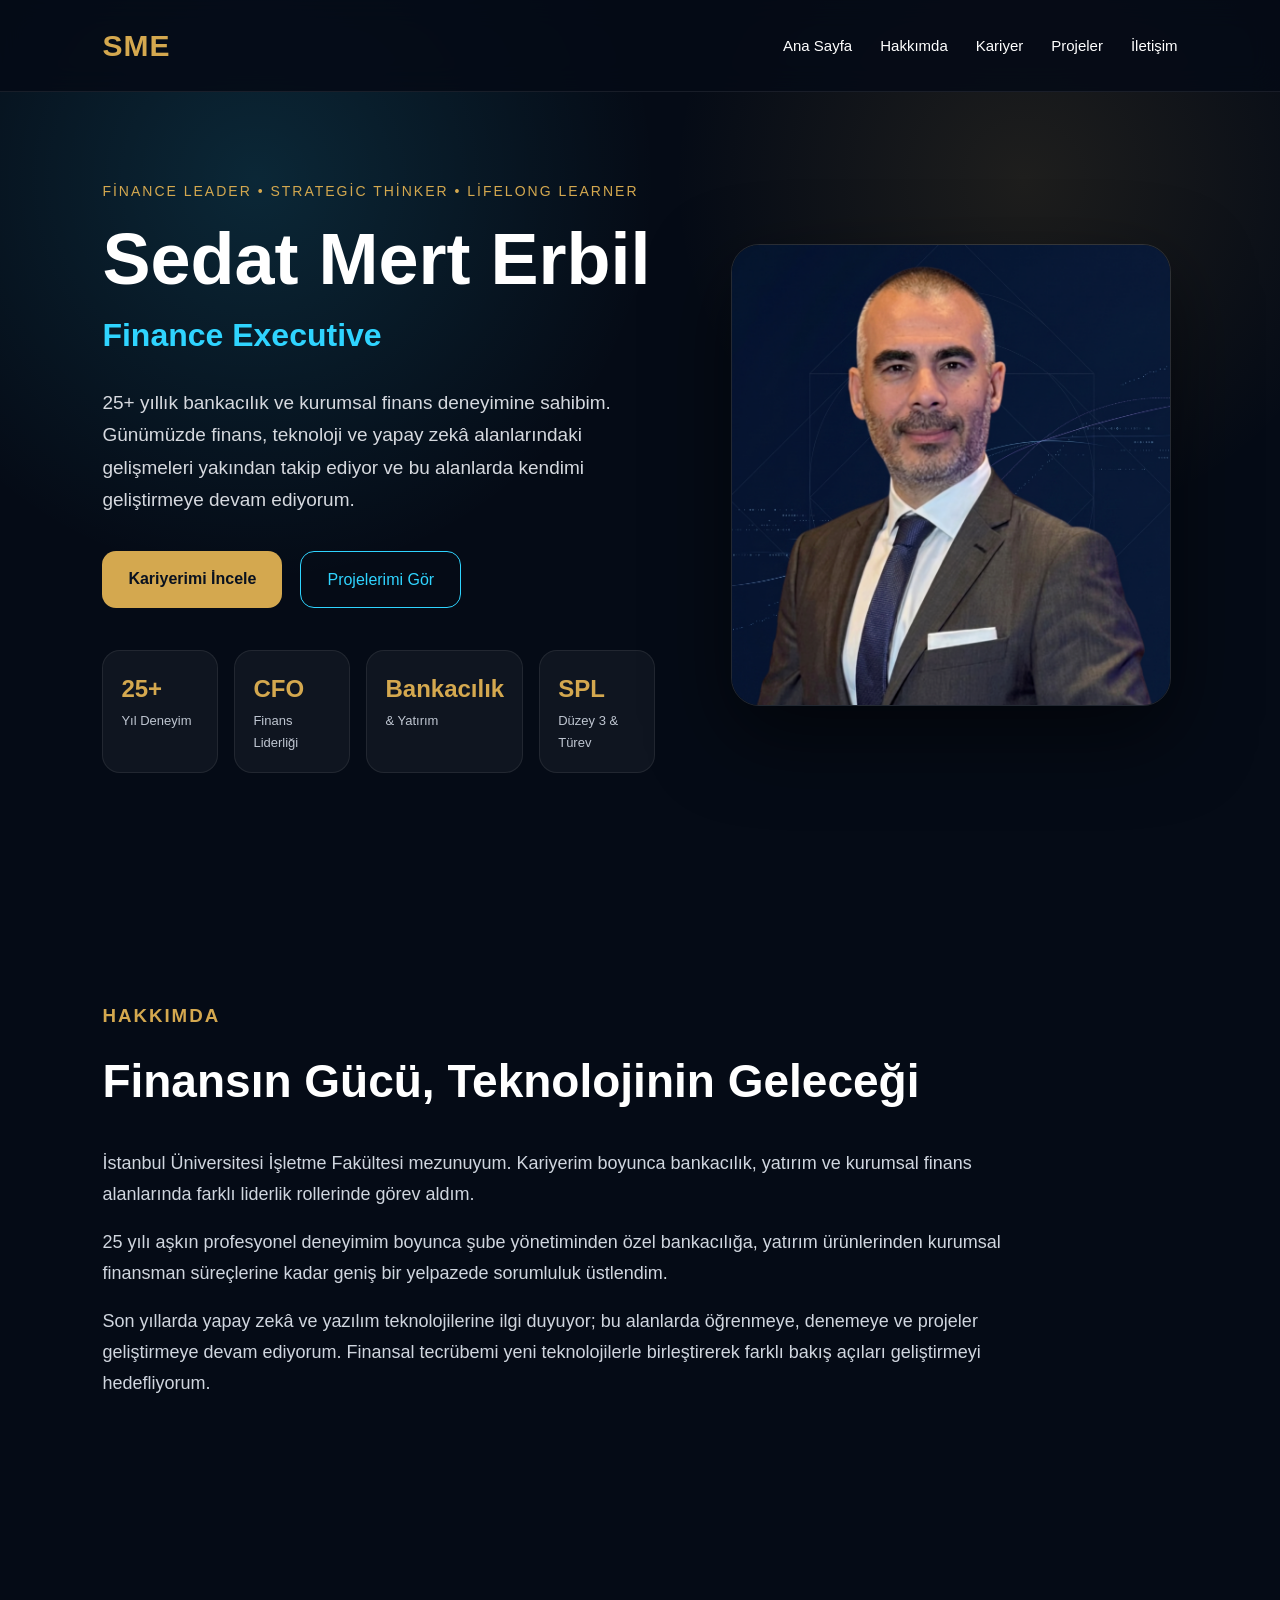
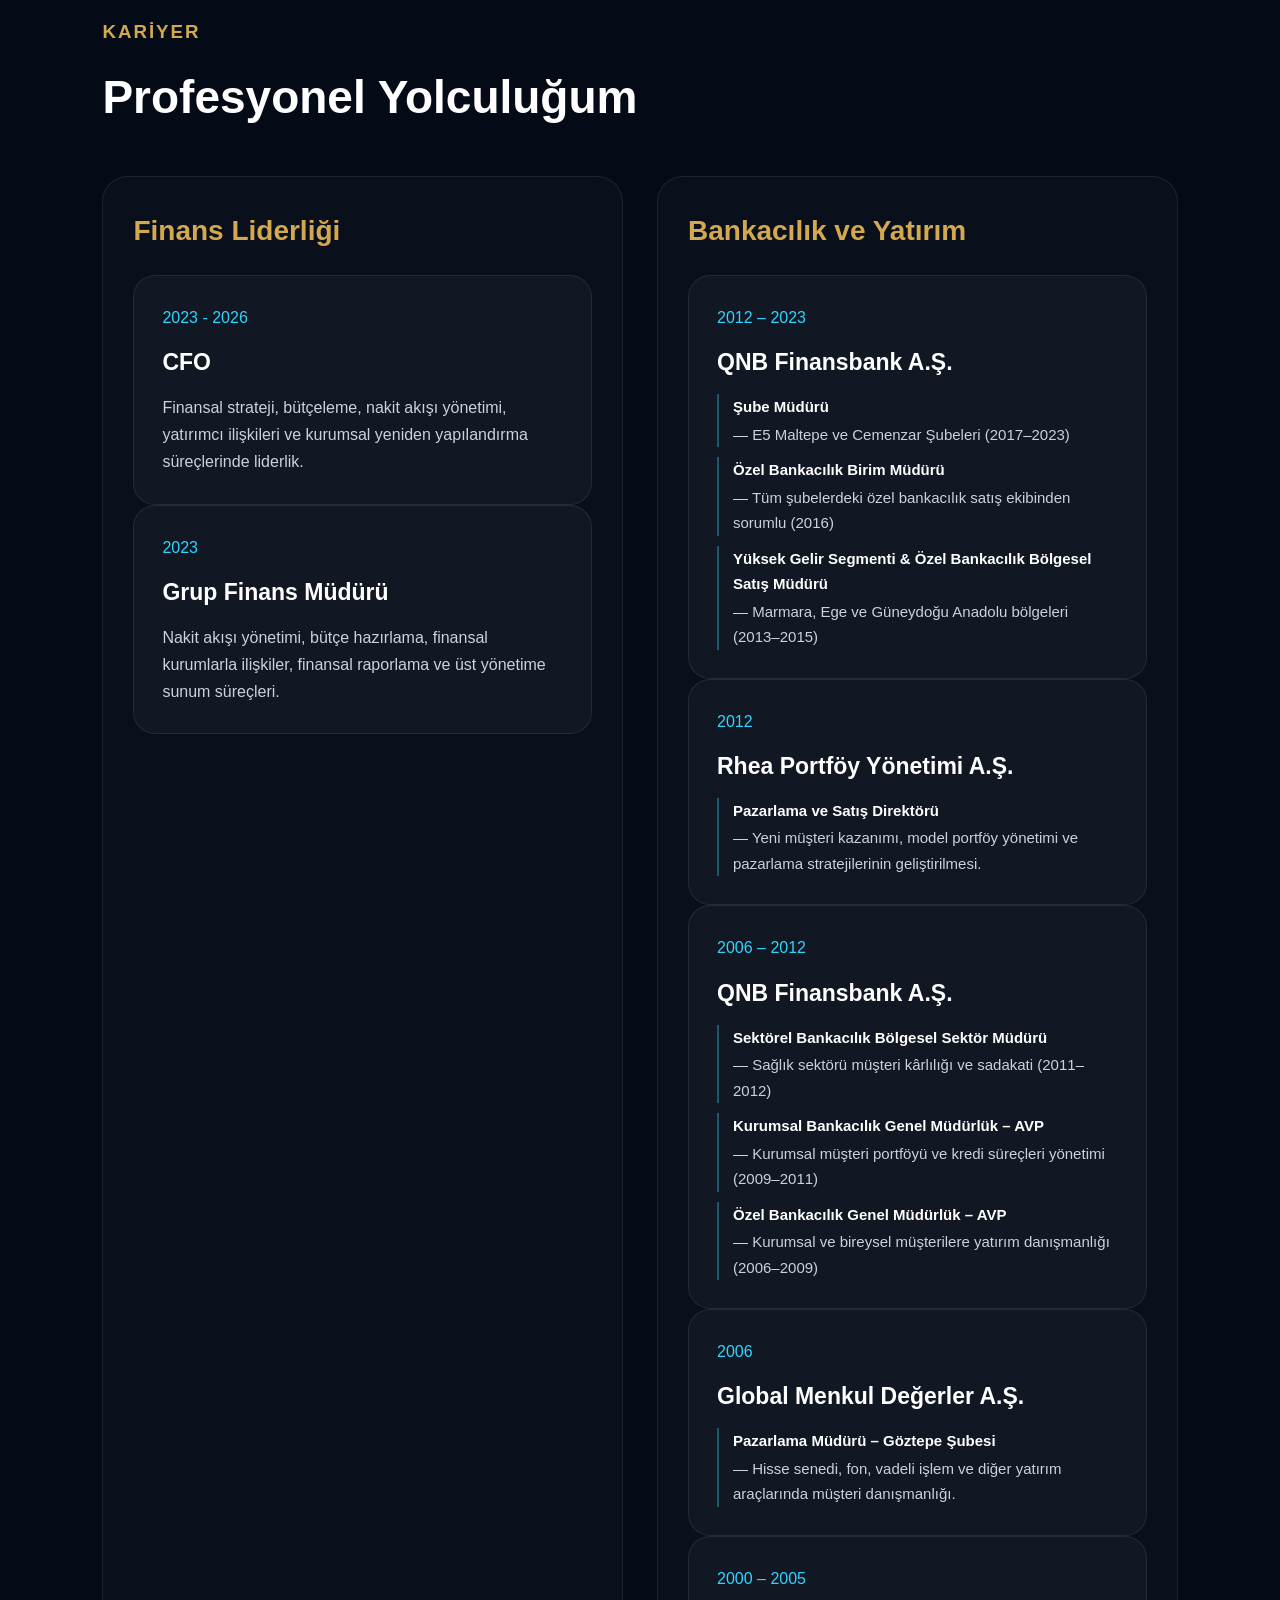
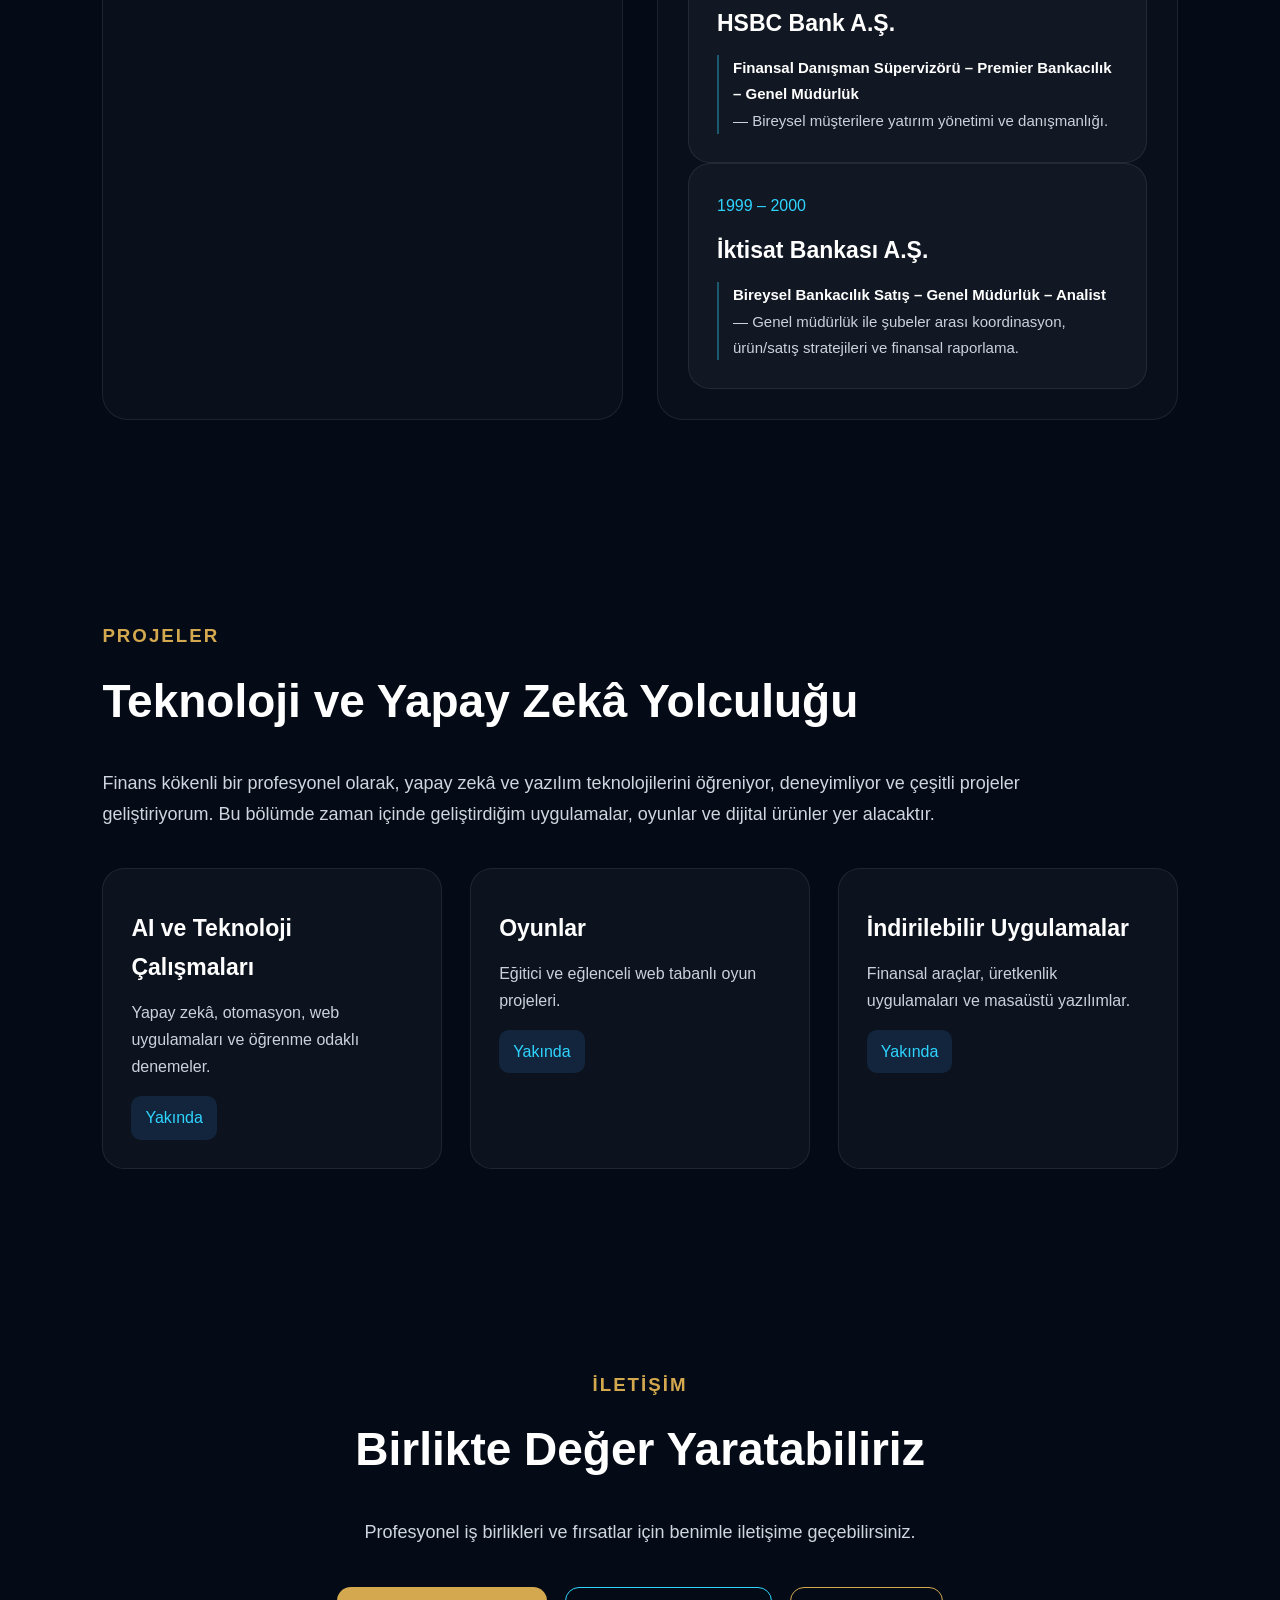
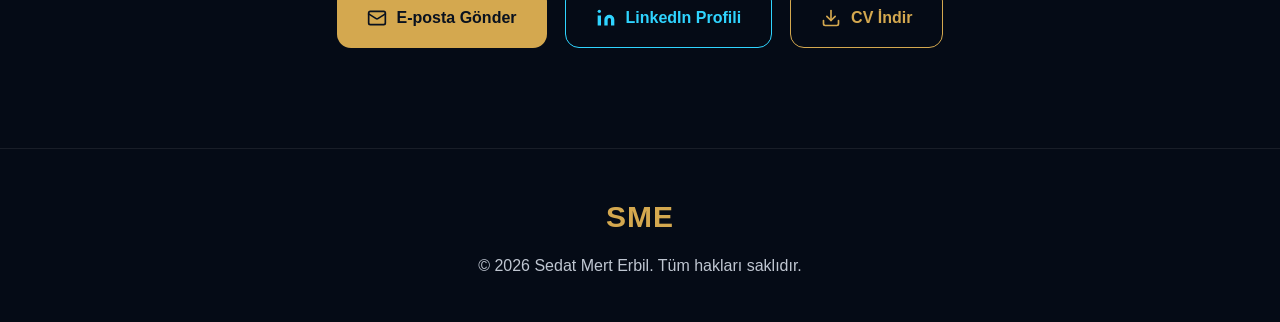
==== commit 6eca1212: "Oyun klasörü ve linki kaldırıldı, yakında olarak işaretlendi Co-Authored-By: Claude Sonnet 4.6 <nore" ====
--- a/index.html
+++ b/index.html
@@ -181,9 +181,7 @@
     <div class="card">
       <h4>Oyunlar</h4>
       <p>Eğitici ve eğlenceli web tabanlı oyun projeleri.</p>
-      <a href="/game/" class="btn primary" style="display:inline-block;margin-top:10px;">
-        🎮 Matematik Macerası
-      </a>
+      <span class="soon">Yakında</span>
     </div>
 
     <div class="card">
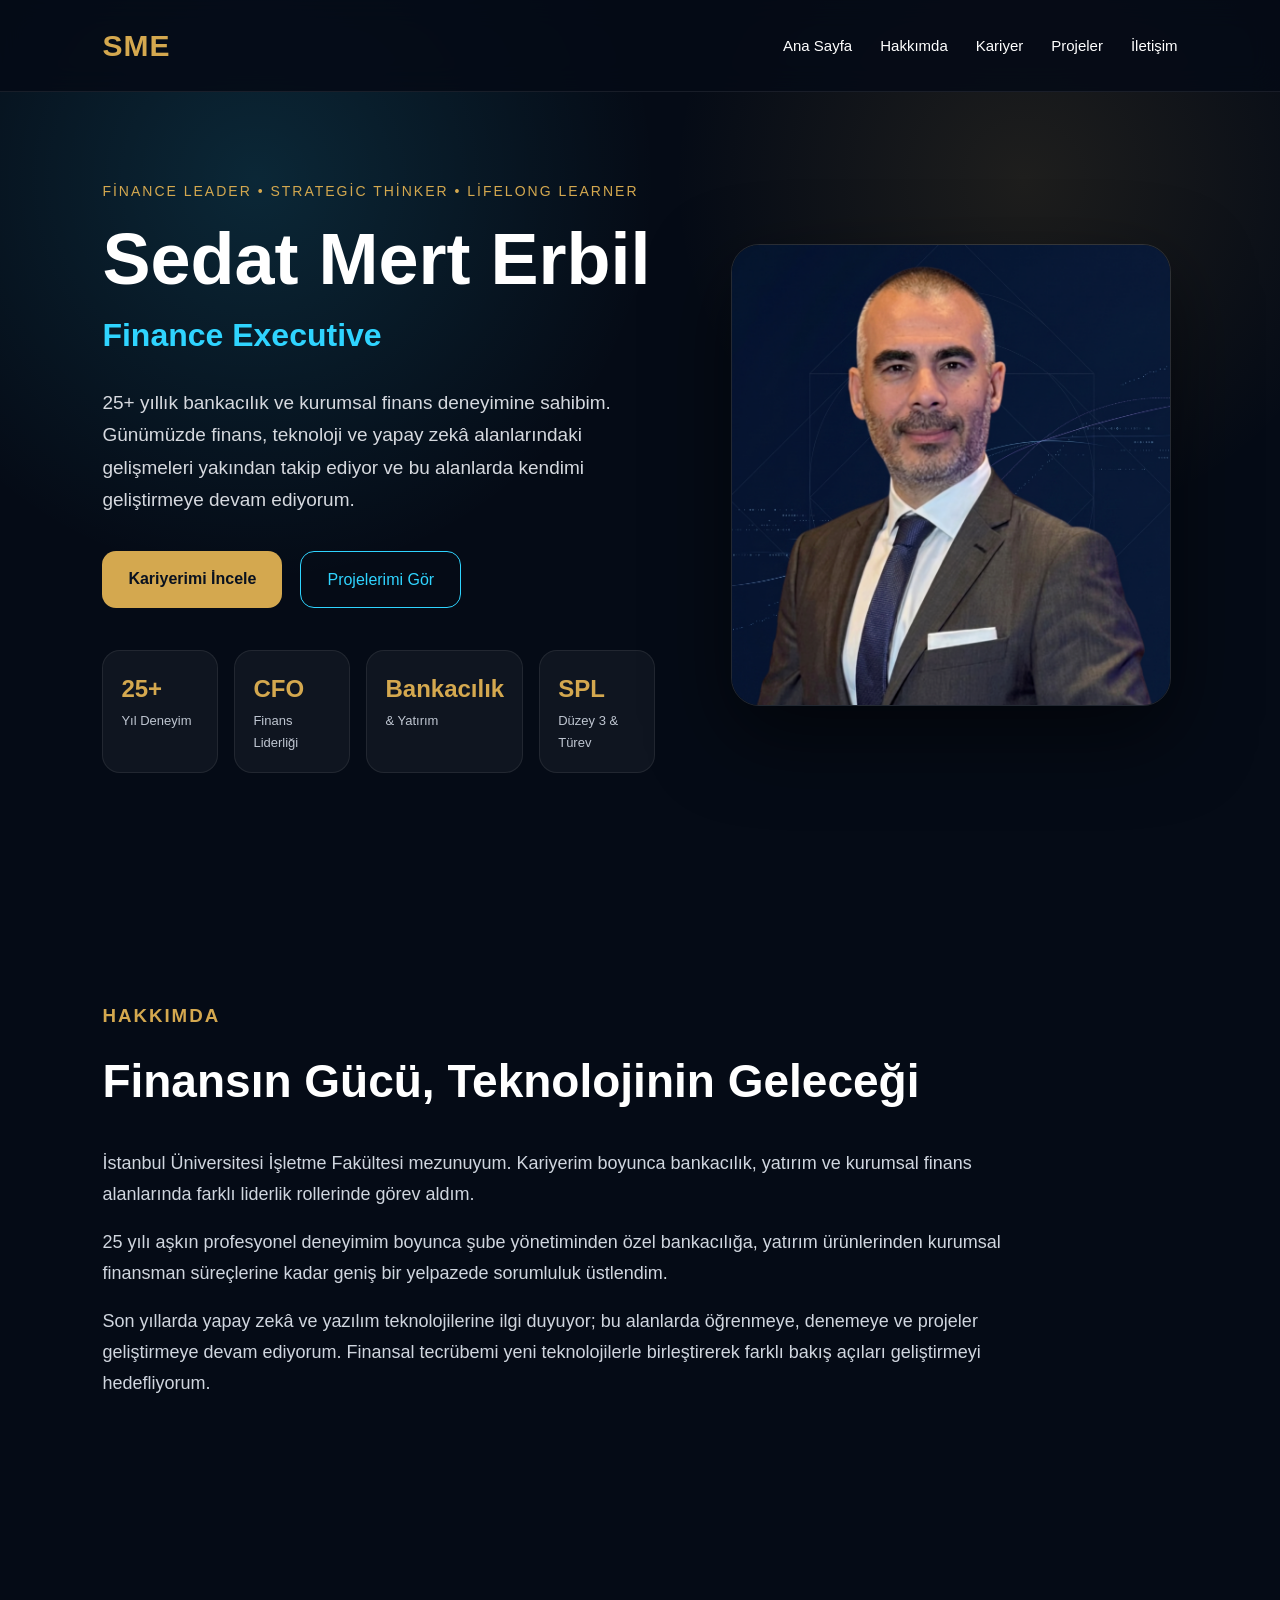
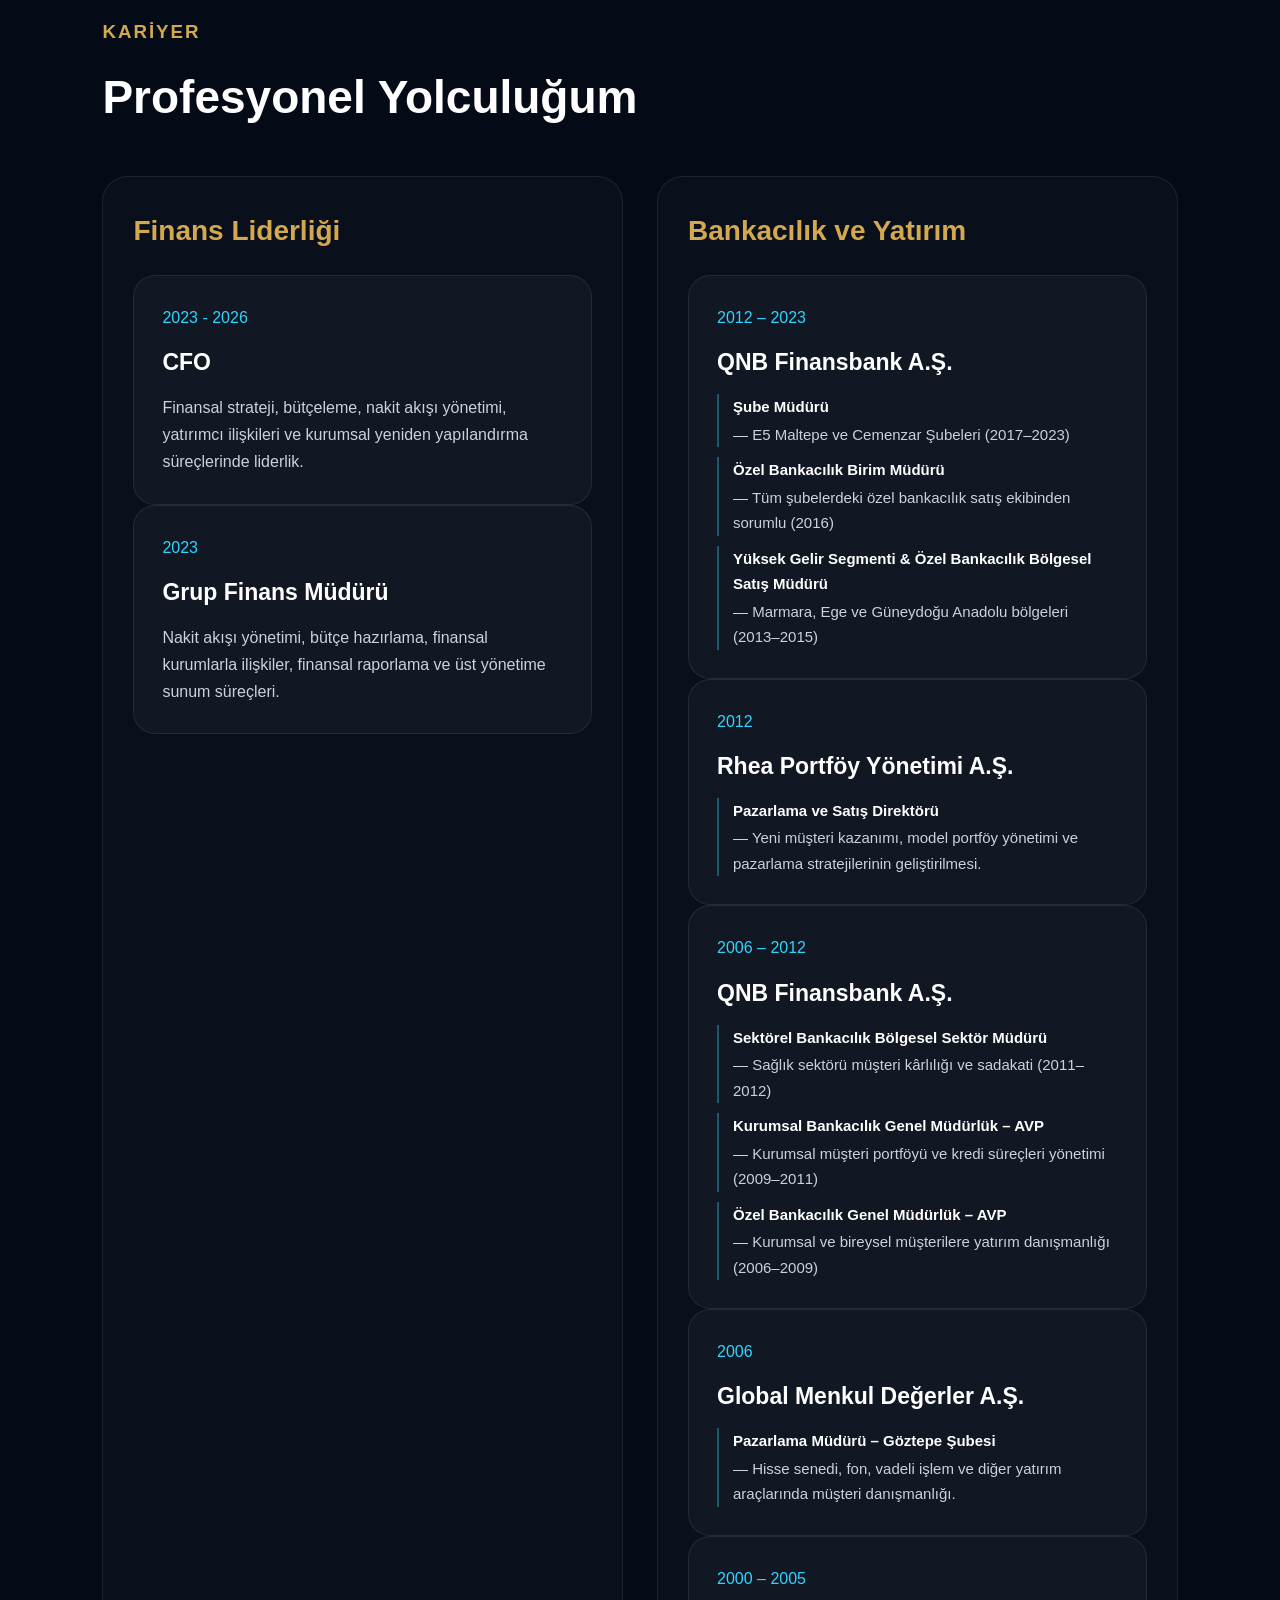
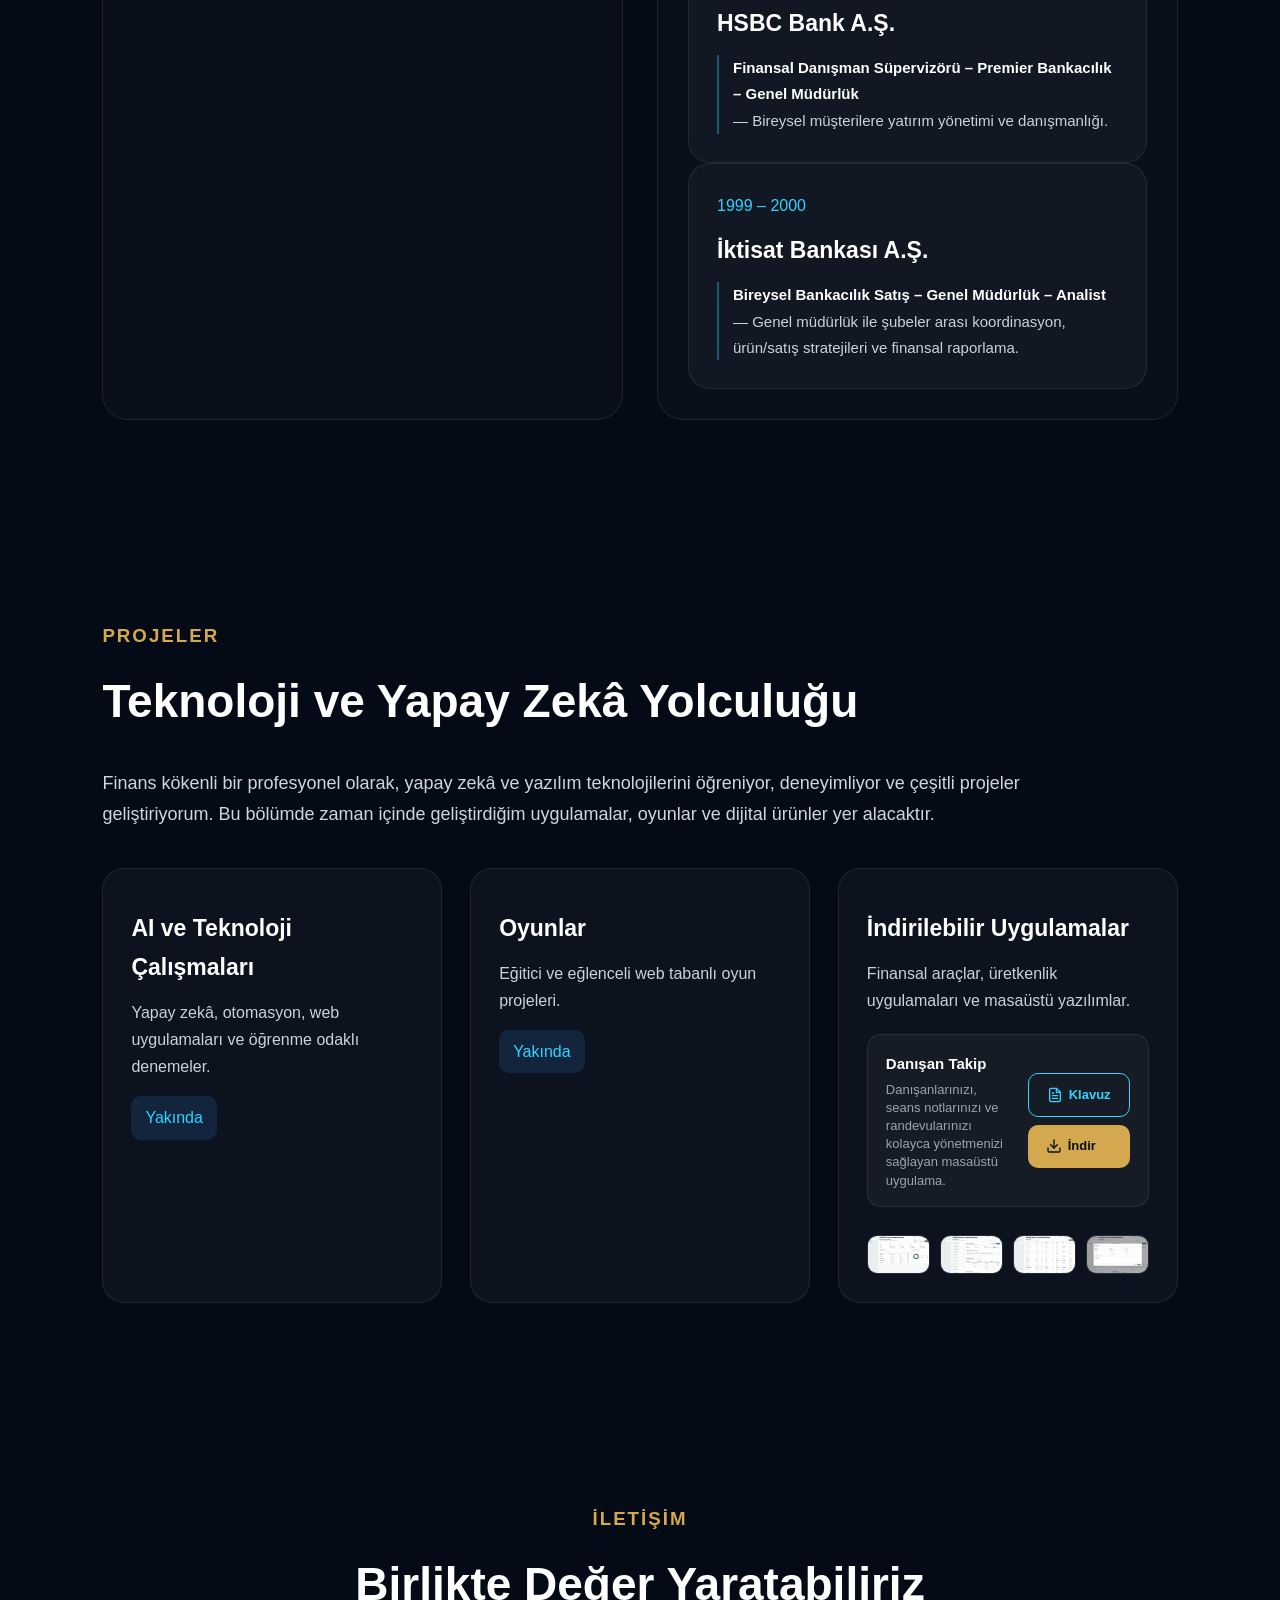
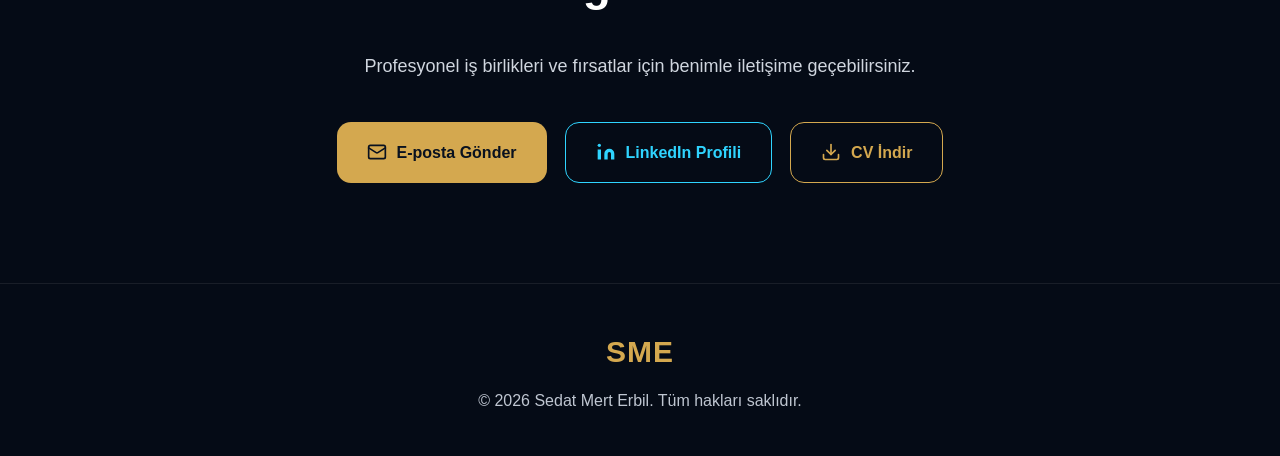
==== commit ea550991: "Danışan Takip uygulaması indirilebilir uygulamalar bölümüne eklendi Uygulama zip dosyası, kullanım k" ====
--- a/index.html
+++ b/index.html
@@ -187,7 +187,30 @@
     <div class="card">
       <h4>İndirilebilir Uygulamalar</h4>
       <p>Finansal araçlar, üretkenlik uygulamaları ve masaüstü yazılımlar.</p>
-      <span class="soon">Yakında</span>
+      <div class="app-list">
+        <div class="app-item">
+          <div class="app-info">
+            <strong>Danışan Takip</strong>
+            <span>Danışanlarınızı, seans notlarınızı ve randevularınızı kolayca yönetmenizi sağlayan masaüstü uygulama.</span>
+          </div>
+          <div class="app-buttons">
+            <a href="files/Danisan_Takip_Kullanim_Klavuzu.pdf" target="_blank" class="btn app-guide-btn">
+              <svg xmlns="http://www.w3.org/2000/svg" width="16" height="16" viewBox="0 0 24 24" fill="none" stroke="currentColor" stroke-width="2" stroke-linecap="round" stroke-linejoin="round"><path d="M14 2H6a2 2 0 0 0-2 2v16a2 2 0 0 0 2 2h12a2 2 0 0 0 2-2V8z"/><polyline points="14 2 14 8 20 8"/><line x1="16" x2="8" y1="13" y2="13"/><line x1="16" x2="8" y1="17" y2="17"/><polyline points="10 9 9 9 8 9"/></svg>
+              Klavuz
+            </a>
+            <a href="files/Danisan_Takip.zip" download class="btn app-download-btn">
+              <svg xmlns="http://www.w3.org/2000/svg" width="16" height="16" viewBox="0 0 24 24" fill="none" stroke="currentColor" stroke-width="2" stroke-linecap="round" stroke-linejoin="round"><path d="M21 15v4a2 2 0 0 1-2 2H5a2 2 0 0 1-2-2v-4"/><polyline points="7 10 12 15 17 10"/><line x1="12" x2="12" y1="15" y2="3"/></svg>
+              İndir
+            </a>
+          </div>
+        </div>
+        <div class="app-screenshots">
+          <img src="images/danisan-takip/Danisan_screenshot_1.png" alt="Danışan Takip ekran görüntüsü 1">
+          <img src="images/danisan-takip/Danisan_screenshot_2.png" alt="Danışan Takip ekran görüntüsü 2">
+          <img src="images/danisan-takip/Danisan_screenshot_3.png" alt="Danışan Takip ekran görüntüsü 3">
+          <img src="images/danisan-takip/Danisan_screenshot_4.png" alt="Danışan Takip ekran görüntüsü 4">
+        </div>
+      </div>
     </div>
   </div>
 </section>
--- a/css/style.css
+++ b/css/style.css
@@ -266,6 +266,105 @@
     border-radius:10px;
 }
 
+.app-list{
+    margin-top:20px;
+    display:flex;
+    flex-direction:column;
+    gap:14px;
+}
+
+.app-item{
+    display:flex;
+    align-items:center;
+    justify-content:space-between;
+    gap:14px;
+    background:rgba(255,255,255,.04);
+    border:1px solid rgba(255,255,255,.08);
+    border-radius:14px;
+    padding:16px 18px;
+}
+
+.app-info{
+    display:flex;
+    flex-direction:column;
+    gap:4px;
+}
+
+.app-info strong{
+    color:#ffffff;
+    font-size:15px;
+}
+
+.app-info span{
+    color:#9aa3b0;
+    font-size:13px;
+    line-height:1.4;
+}
+
+.app-buttons{
+    display:flex;
+    flex-direction:column;
+    gap:8px;
+    flex-shrink:0;
+}
+
+.app-guide-btn{
+    display:flex;
+    align-items:center;
+    gap:6px;
+    background:transparent;
+    border:1px solid #2fd4ff;
+    color:#2fd4ff;
+    font-weight:700;
+    font-size:13px;
+    padding:10px 18px;
+    border-radius:10px;
+    white-space:nowrap;
+}
+
+.app-guide-btn:hover{
+    background:rgba(47,212,255,.1);
+}
+
+.app-download-btn{
+    display:flex;
+    align-items:center;
+    gap:6px;
+    background:#d4a84f;
+    color:#09111f;
+    font-weight:700;
+    font-size:13px;
+    padding:10px 18px;
+    border-radius:10px;
+    white-space:nowrap;
+    flex-shrink:0;
+}
+
+.app-download-btn:hover{
+    background:#e0ba6a;
+}
+
+.app-screenshots{
+    display:grid;
+    grid-template-columns:repeat(4,1fr);
+    gap:10px;
+    margin-top:14px;
+}
+
+.app-screenshots img{
+    width:100%;
+    aspect-ratio:16/10;
+    object-fit:cover;
+    border-radius:10px;
+    border:1px solid rgba(255,255,255,.1);
+    transition:.3s;
+}
+
+.app-screenshots img:hover{
+    border-color:#d4a84f;
+    transform:scale(1.03);
+}
+
 .contact{
     text-align:center;
 }
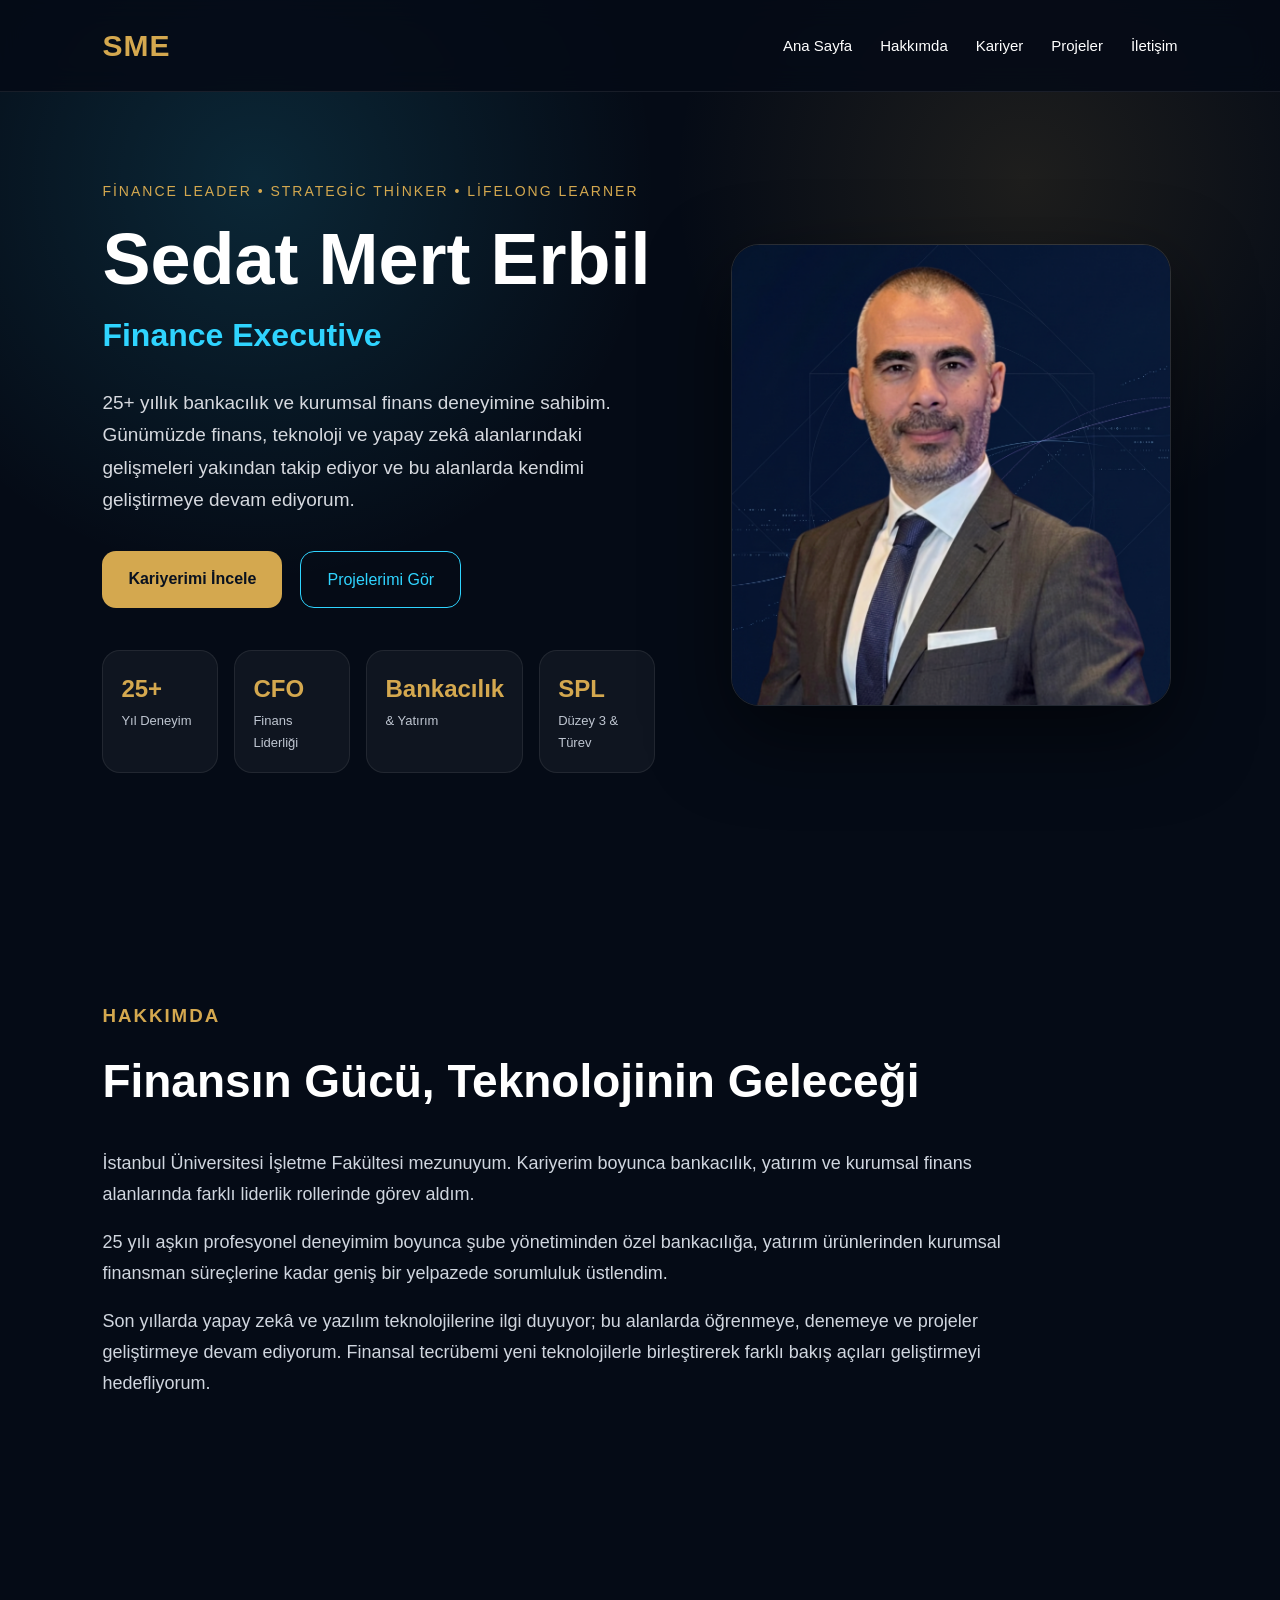
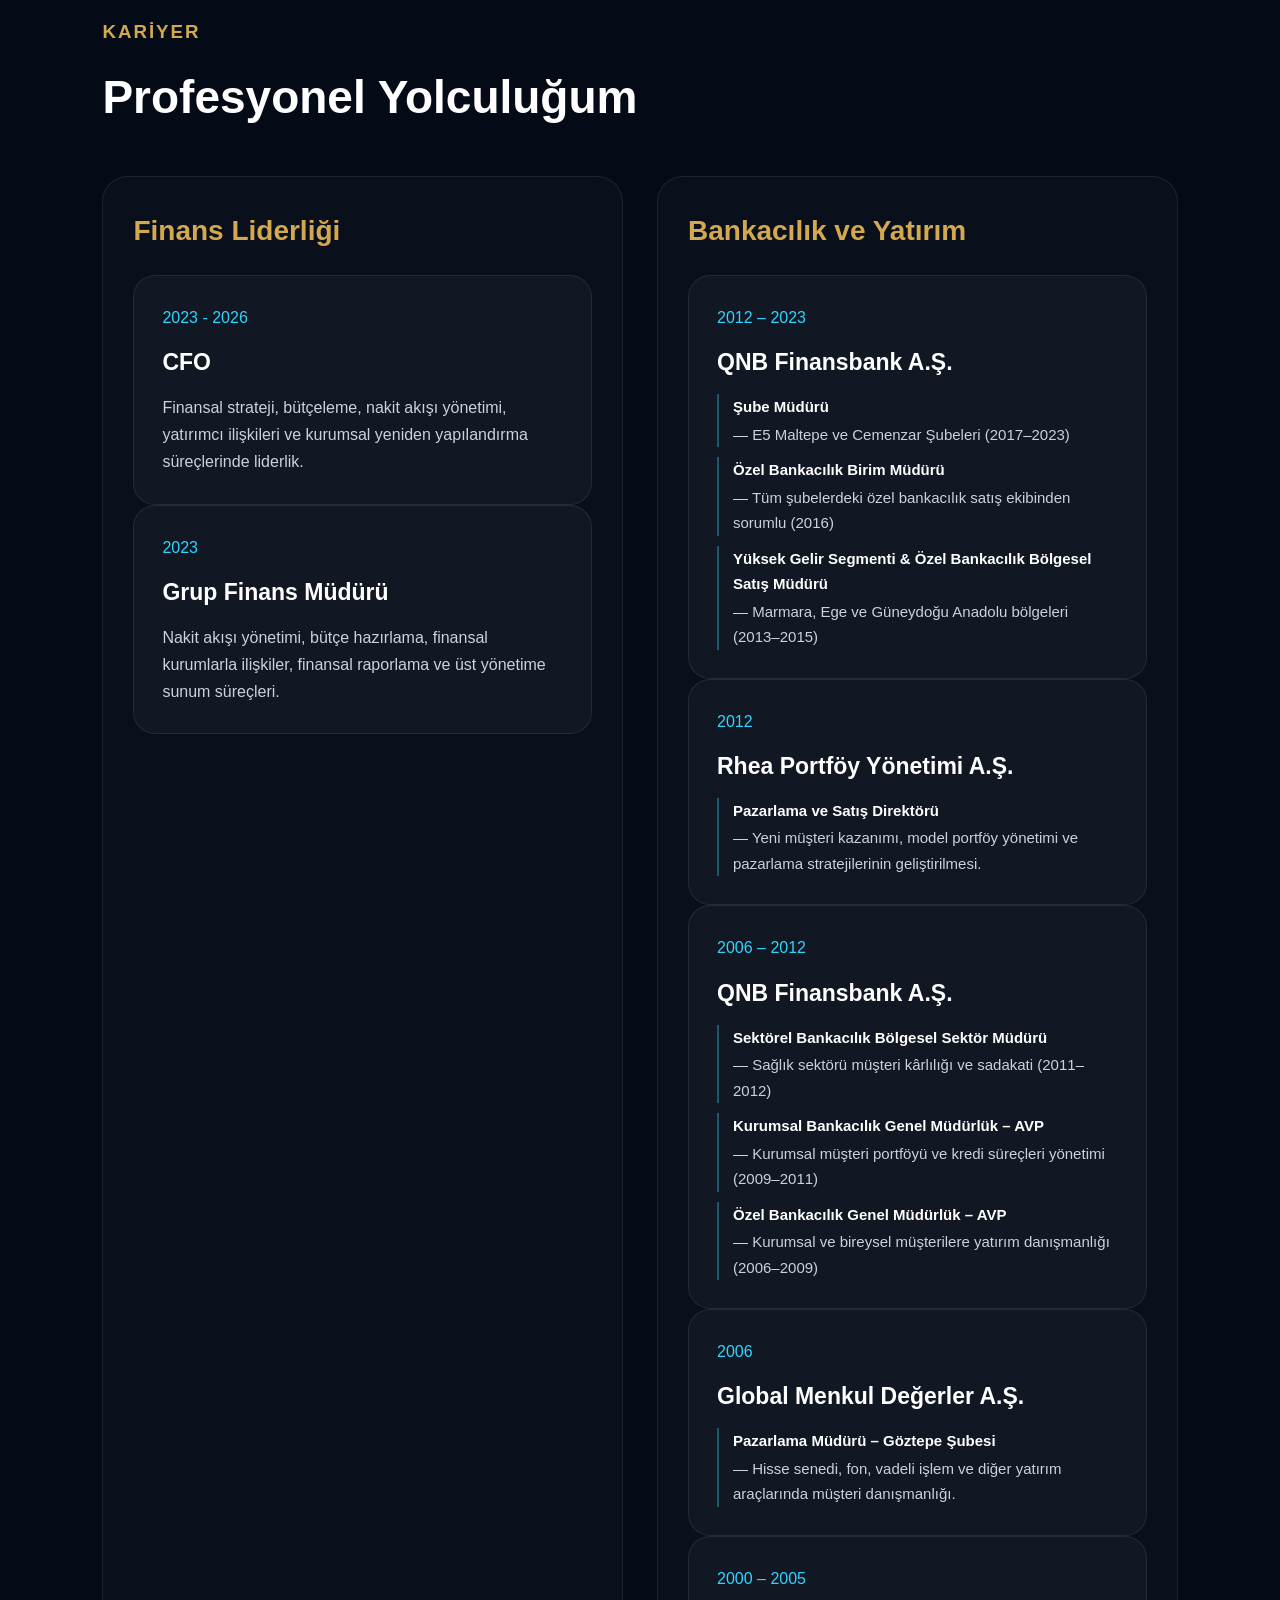
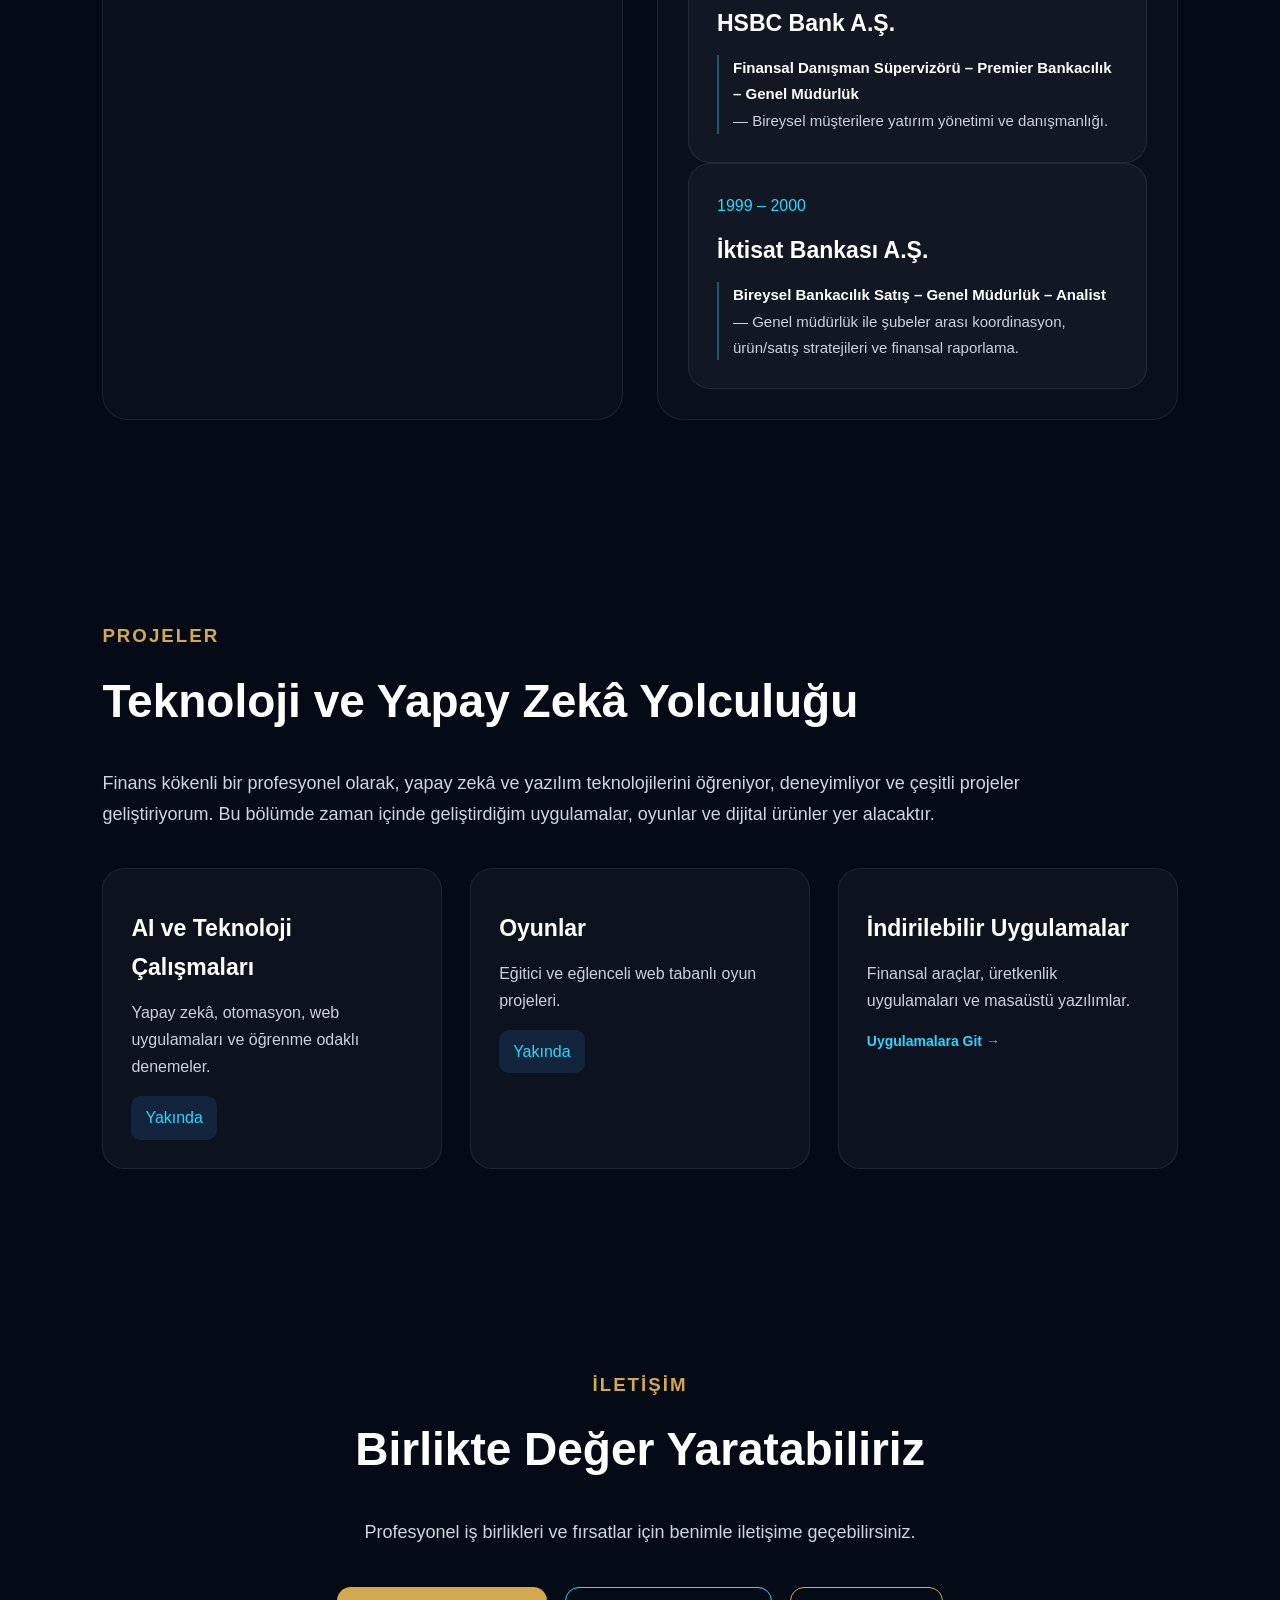
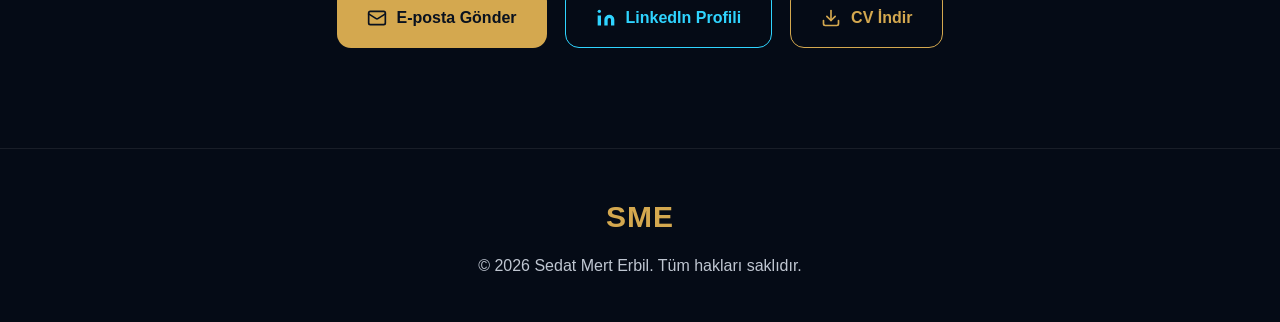
==== commit 96507ead: "İndirilebilir Uygulamalar için ayrı sayfa oluşturuldu Ana sayfadaki kart apps.html'e yönlendiriyor; " ====
--- a/index.html
+++ b/index.html
@@ -184,34 +184,11 @@
       <span class="soon">Yakında</span>
     </div>
 
-    <div class="card">
+    <a href="apps.html" class="card card-link">
       <h4>İndirilebilir Uygulamalar</h4>
       <p>Finansal araçlar, üretkenlik uygulamaları ve masaüstü yazılımlar.</p>
-      <div class="app-list">
-        <div class="app-item">
-          <div class="app-info">
-            <strong>Danışan Takip</strong>
-            <span>Danışanlarınızı, seans notlarınızı ve randevularınızı kolayca yönetmenizi sağlayan masaüstü uygulama.</span>
-          </div>
-          <div class="app-buttons">
-            <a href="files/Danisan_Takip_Kullanim_Klavuzu.pdf" target="_blank" class="btn app-guide-btn">
-              <svg xmlns="http://www.w3.org/2000/svg" width="16" height="16" viewBox="0 0 24 24" fill="none" stroke="currentColor" stroke-width="2" stroke-linecap="round" stroke-linejoin="round"><path d="M14 2H6a2 2 0 0 0-2 2v16a2 2 0 0 0 2 2h12a2 2 0 0 0 2-2V8z"/><polyline points="14 2 14 8 20 8"/><line x1="16" x2="8" y1="13" y2="13"/><line x1="16" x2="8" y1="17" y2="17"/><polyline points="10 9 9 9 8 9"/></svg>
-              Klavuz
-            </a>
-            <a href="files/Danisan_Takip.zip" download class="btn app-download-btn">
-              <svg xmlns="http://www.w3.org/2000/svg" width="16" height="16" viewBox="0 0 24 24" fill="none" stroke="currentColor" stroke-width="2" stroke-linecap="round" stroke-linejoin="round"><path d="M21 15v4a2 2 0 0 1-2 2H5a2 2 0 0 1-2-2v-4"/><polyline points="7 10 12 15 17 10"/><line x1="12" x2="12" y1="15" y2="3"/></svg>
-              İndir
-            </a>
-          </div>
-        </div>
-        <div class="app-screenshots">
-          <img src="images/danisan-takip/Danisan_screenshot_1.png" alt="Danışan Takip ekran görüntüsü 1">
-          <img src="images/danisan-takip/Danisan_screenshot_2.png" alt="Danışan Takip ekran görüntüsü 2">
-          <img src="images/danisan-takip/Danisan_screenshot_3.png" alt="Danışan Takip ekran görüntüsü 3">
-          <img src="images/danisan-takip/Danisan_screenshot_4.png" alt="Danışan Takip ekran görüntüsü 4">
-        </div>
-      </div>
-    </div>
+      <span class="card-go">Uygulamalara Git →</span>
+    </a>
   </div>
 </section>
 
--- a/css/style.css
+++ b/css/style.css
@@ -266,60 +266,74 @@
     border-radius:10px;
 }
 
-.app-list{
-    margin-top:20px;
-    display:flex;
-    flex-direction:column;
-    gap:14px;
-}
-
-.app-item{
+.card-link{
+    display:block;
+    text-decoration:none;
+    color:inherit;
+}
+
+.card-go{
+    display:inline-block;
+    margin-top:16px;
+    color:#d4a84f;
+    font-weight:600;
+    font-size:14px;
+}
+
+.apps-page{
+    min-height:80vh;
+}
+
+.app-detail-card{
+    background:rgba(255,255,255,.035);
+    border:1px solid rgba(255,255,255,.08);
+    border-radius:26px;
+    padding:36px;
+    margin-top:40px;
+}
+
+.app-detail-header{
+    display:flex;
+    align-items:flex-start;
+    justify-content:space-between;
+    gap:24px;
+    margin-bottom:32px;
+}
+
+.app-title{
+    color:#ffffff;
+    font-size:28px;
+    margin-bottom:10px;
+    text-transform:none;
+    letter-spacing:0;
+}
+
+.app-desc{
+    color:#9aa3b0;
+    font-size:15px;
+    max-width:560px;
+    line-height:1.6;
+}
+
+.app-detail-buttons{
+    display:flex;
+    gap:12px;
+    flex-shrink:0;
+}
+
+.app-guide-btn{
     display:flex;
     align-items:center;
-    justify-content:space-between;
-    gap:14px;
-    background:rgba(255,255,255,.04);
-    border:1px solid rgba(255,255,255,.08);
-    border-radius:14px;
-    padding:16px 18px;
-}
-
-.app-info{
-    display:flex;
-    flex-direction:column;
-    gap:4px;
-}
-
-.app-info strong{
-    color:#ffffff;
-    font-size:15px;
-}
-
-.app-info span{
-    color:#9aa3b0;
-    font-size:13px;
-    line-height:1.4;
-}
-
-.app-buttons{
-    display:flex;
-    flex-direction:column;
     gap:8px;
-    flex-shrink:0;
-}
-
-.app-guide-btn{
-    display:flex;
-    align-items:center;
-    gap:6px;
     background:transparent;
     border:1px solid #2fd4ff;
     color:#2fd4ff;
     font-weight:700;
-    font-size:13px;
-    padding:10px 18px;
-    border-radius:10px;
+    font-size:14px;
+    padding:12px 22px;
+    border-radius:12px;
     white-space:nowrap;
+    text-decoration:none;
 }
 
 .app-guide-btn:hover{
@@ -329,38 +343,37 @@
 .app-download-btn{
     display:flex;
     align-items:center;
-    gap:6px;
+    gap:8px;
     background:#d4a84f;
     color:#09111f;
     font-weight:700;
-    font-size:13px;
-    padding:10px 18px;
-    border-radius:10px;
+    font-size:14px;
+    padding:12px 22px;
+    border-radius:12px;
     white-space:nowrap;
-    flex-shrink:0;
+    text-decoration:none;
 }
 
 .app-download-btn:hover{
     background:#e0ba6a;
 }
 
-.app-screenshots{
+.app-screenshots-grid{
     display:grid;
     grid-template-columns:repeat(4,1fr);
-    gap:10px;
-    margin-top:14px;
-}
-
-.app-screenshots img{
+    gap:14px;
+}
+
+.app-screenshots-grid img{
     width:100%;
     aspect-ratio:16/10;
     object-fit:cover;
-    border-radius:10px;
+    border-radius:12px;
     border:1px solid rgba(255,255,255,.1);
     transition:.3s;
 }
 
-.app-screenshots img:hover{
+.app-screenshots-grid img:hover{
     border-color:#d4a84f;
     transform:scale(1.03);
 }
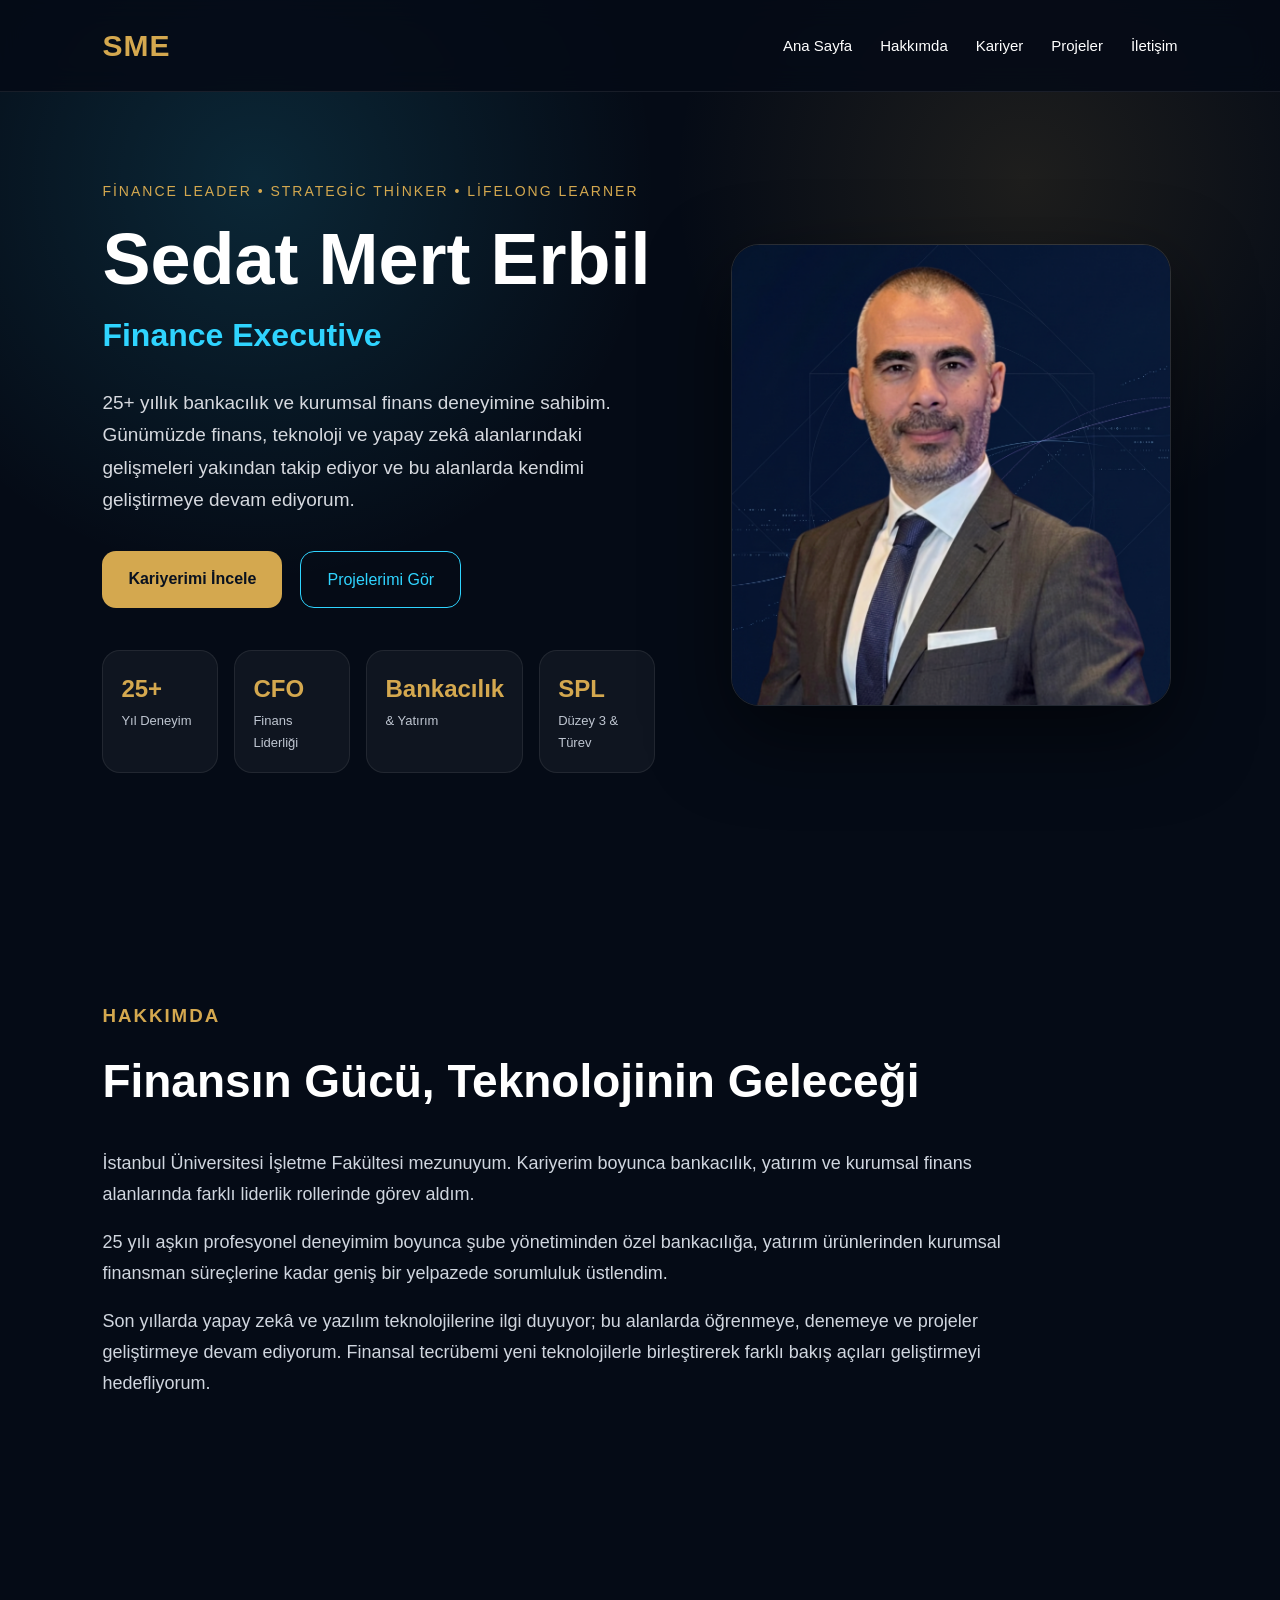
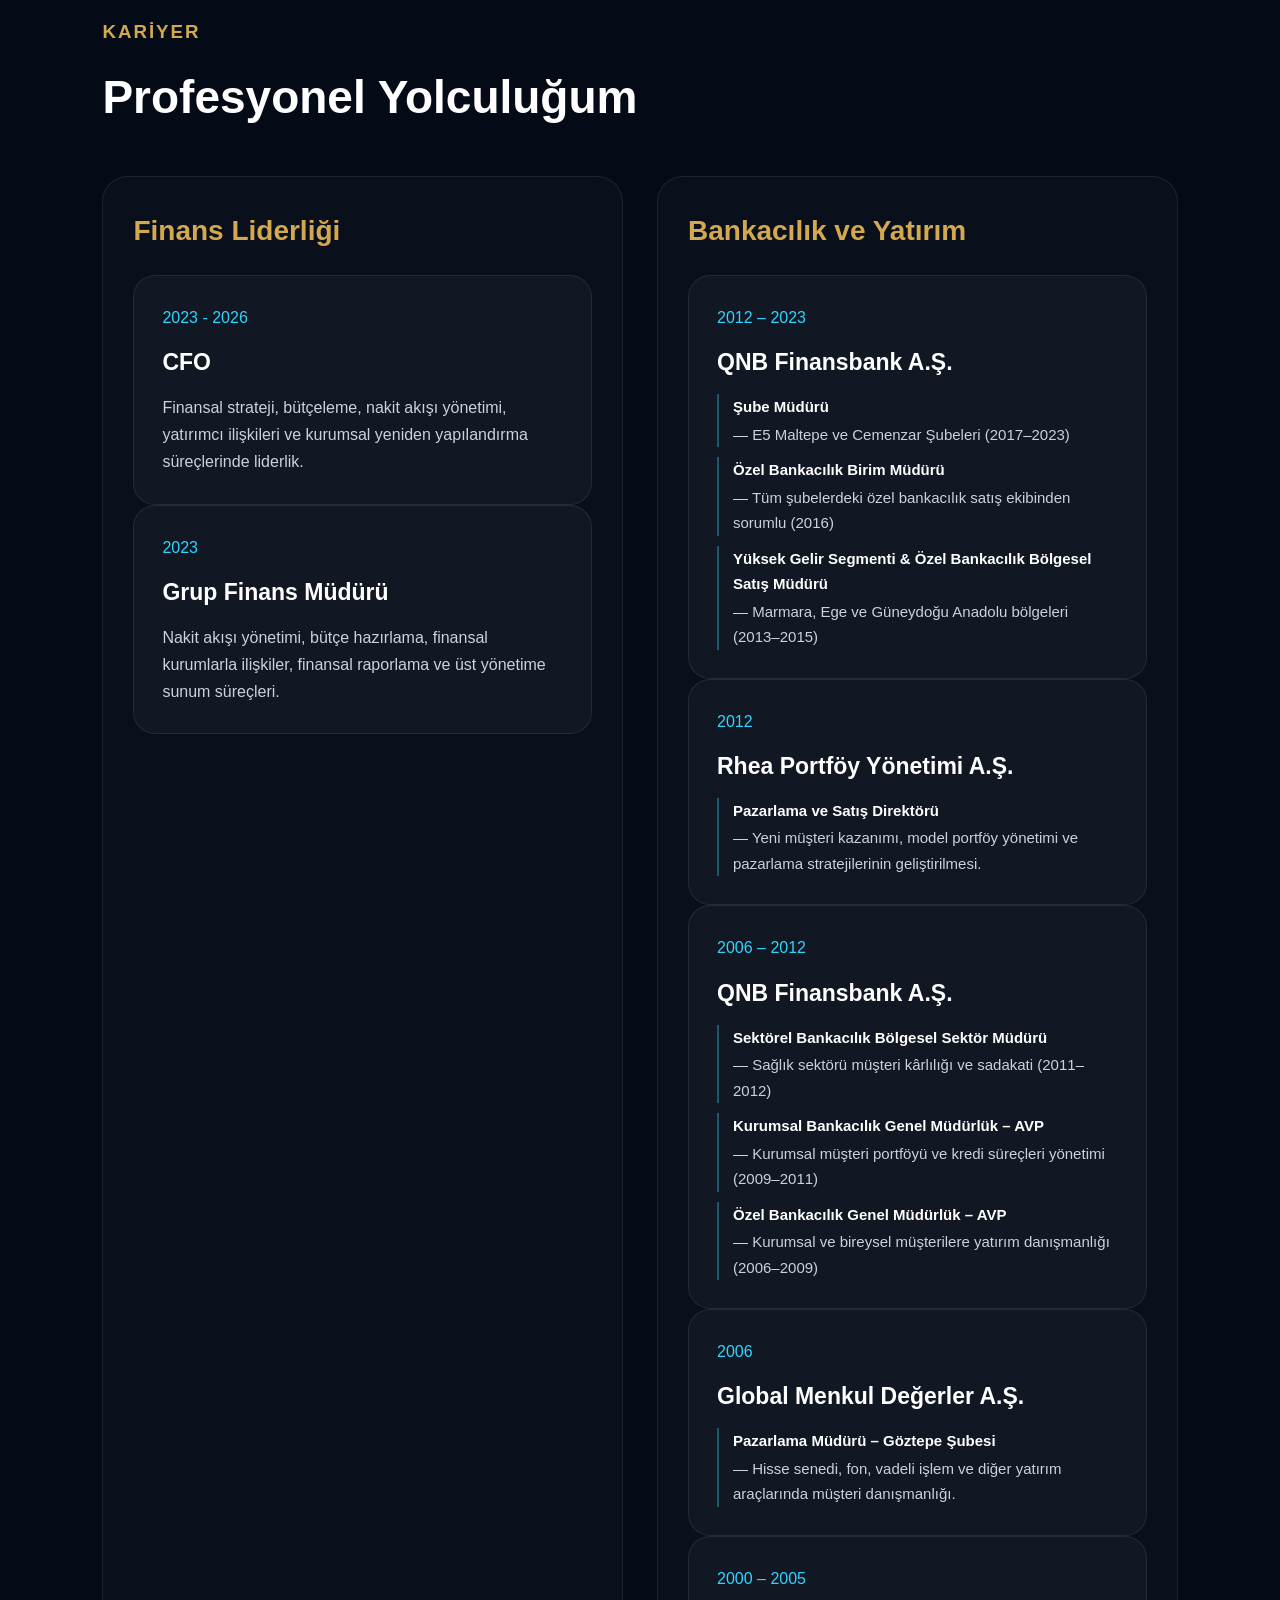
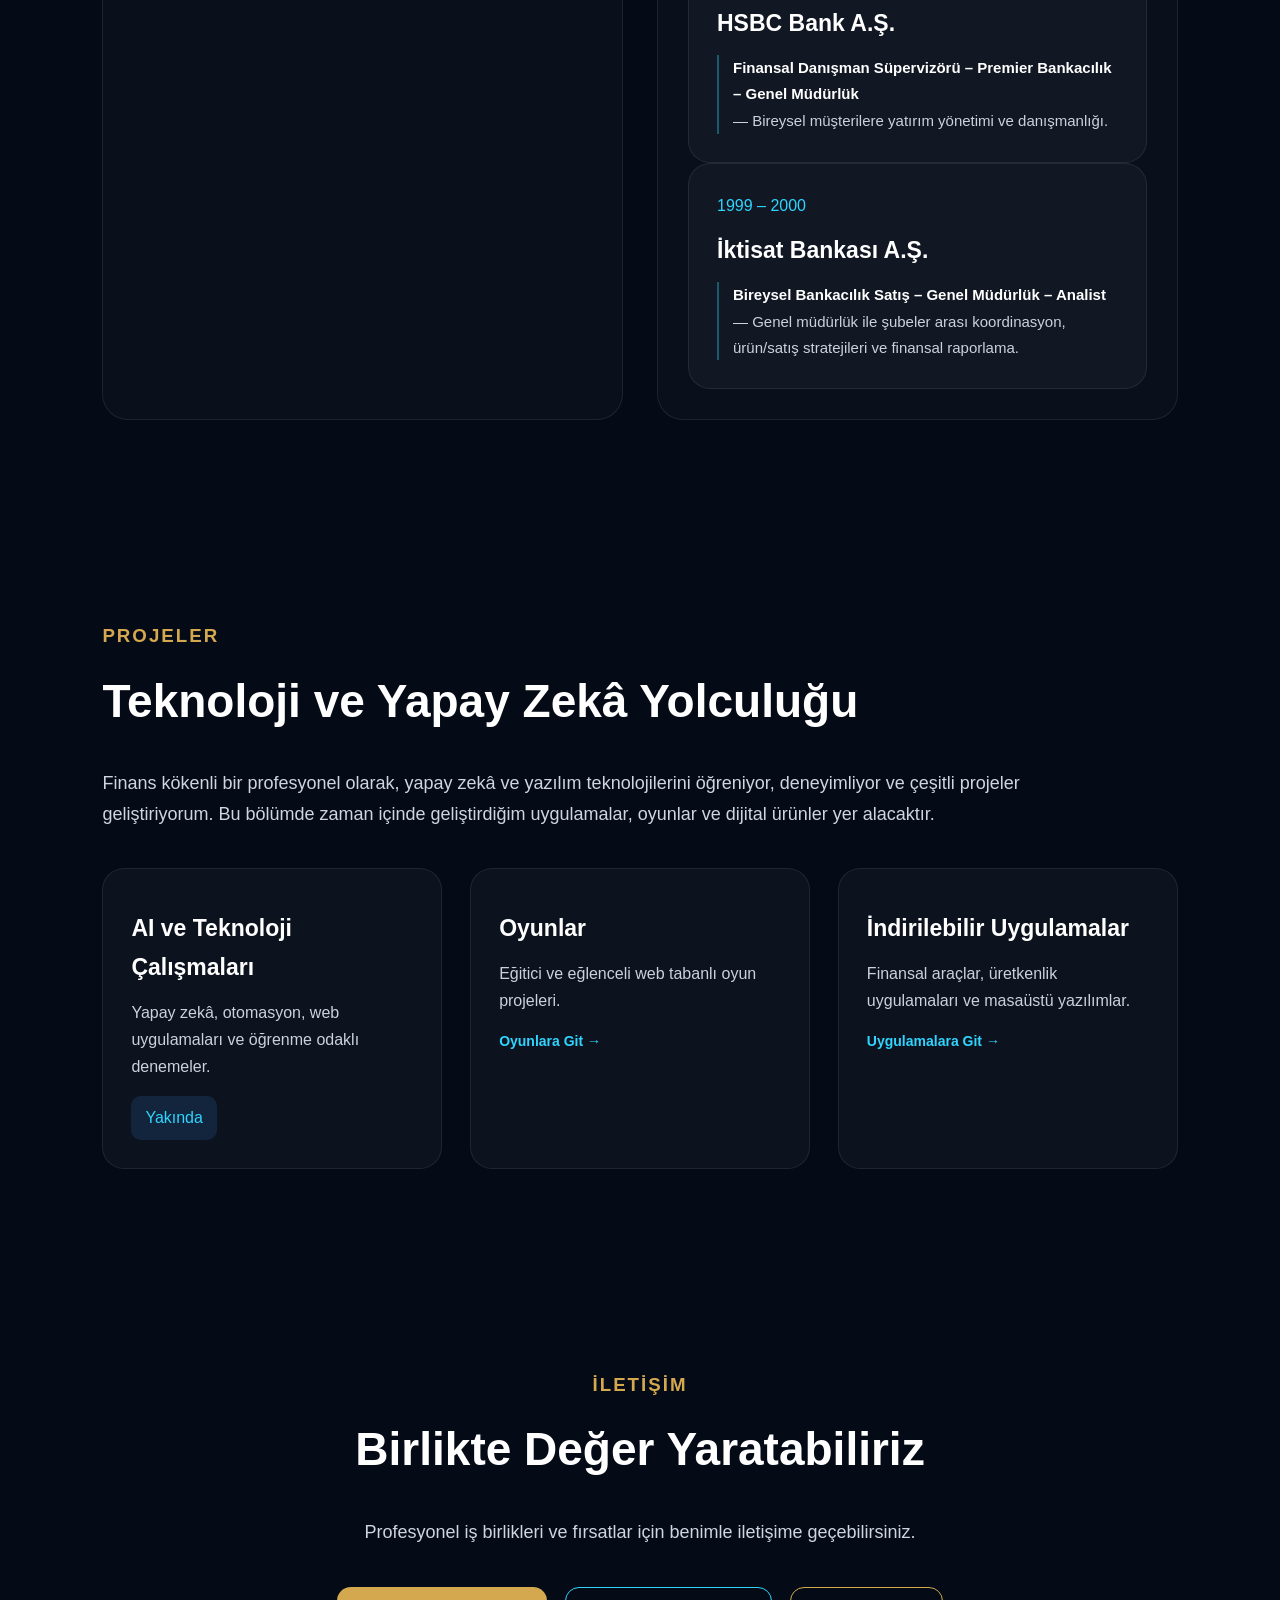
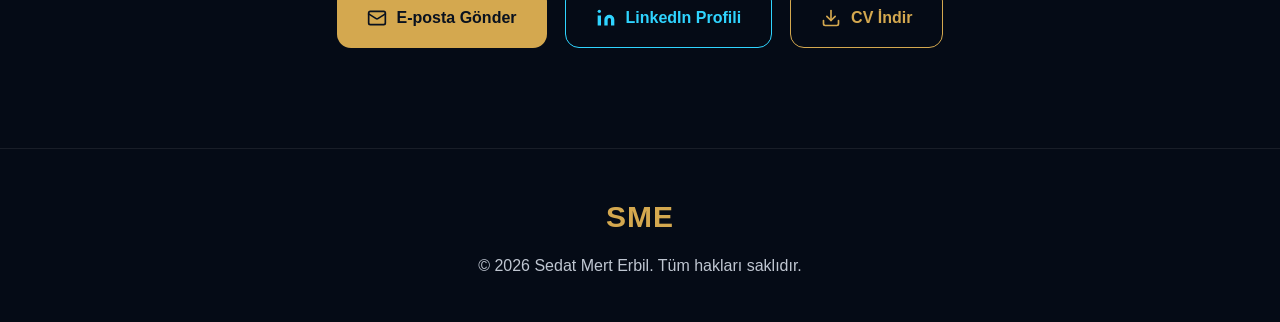
==== commit 599b581f: "Oyunlar sayfası oluşturuldu ve ana sayfadan bağlantı eklendi Co-Authored-By: Claude Sonnet 4.6 <nore" ====
--- a/index.html
+++ b/index.html
@@ -178,11 +178,11 @@
       <span class="soon">Yakında</span>
     </div>
 
-    <div class="card">
+    <a href="games.html" class="card card-link">
       <h4>Oyunlar</h4>
       <p>Eğitici ve eğlenceli web tabanlı oyun projeleri.</p>
-      <span class="soon">Yakında</span>
-    </div>
+      <span class="card-go">Oyunlara Git →</span>
+    </a>
 
     <a href="apps.html" class="card card-link">
       <h4>İndirilebilir Uygulamalar</h4>
--- a/css/style.css
+++ b/css/style.css
@@ -272,6 +272,14 @@
     color:inherit;
 }
 
+.card-link h4{
+    color:#ffffff;
+}
+
+.card-link p{
+    color:#cbd2dc;
+}
+
 .card-go{
     display:inline-block;
     margin-top:16px;
@@ -361,16 +369,17 @@
 .app-screenshots-grid{
     display:grid;
     grid-template-columns:repeat(4,1fr);
-    gap:14px;
+    gap:10px;
 }
 
 .app-screenshots-grid img{
     width:100%;
     aspect-ratio:16/10;
     object-fit:cover;
-    border-radius:12px;
+    border-radius:10px;
     border:1px solid rgba(255,255,255,.1);
     transition:.3s;
+    max-height:160px;
 }
 
 .app-screenshots-grid img:hover{
